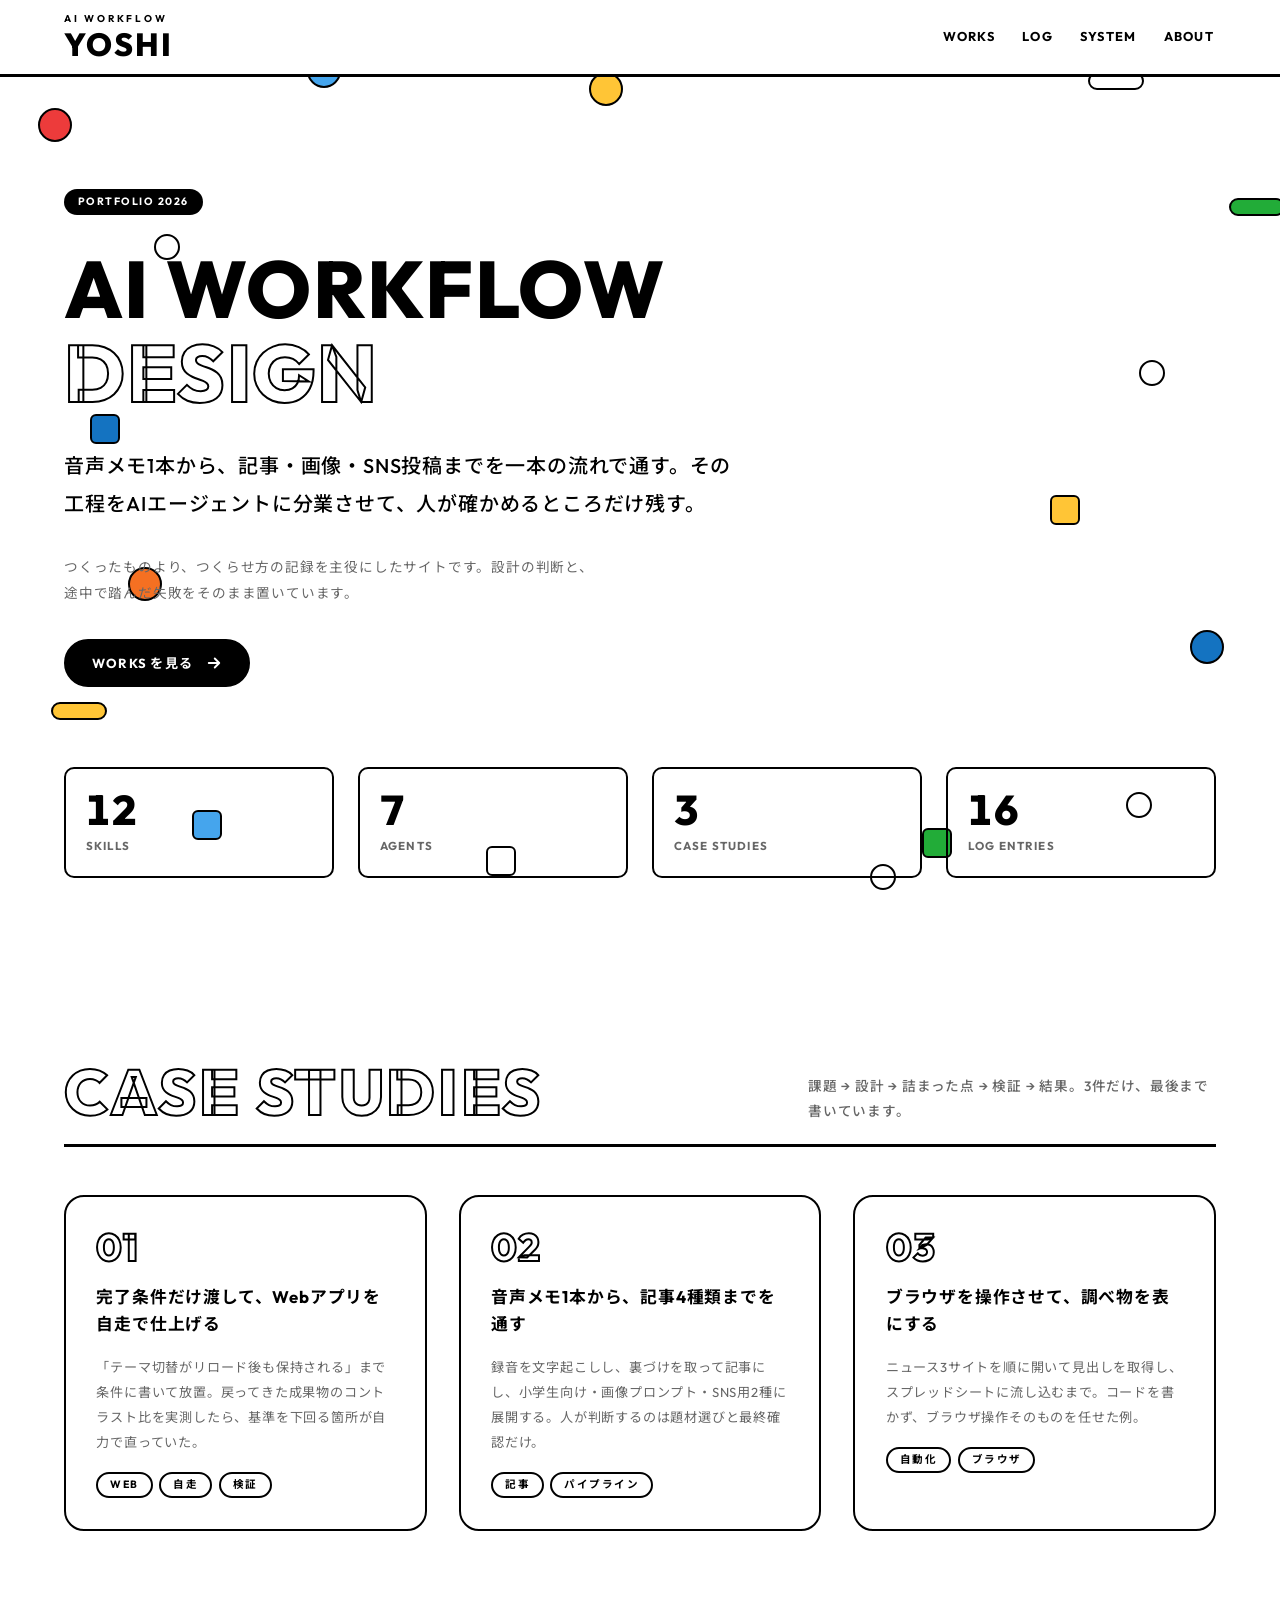
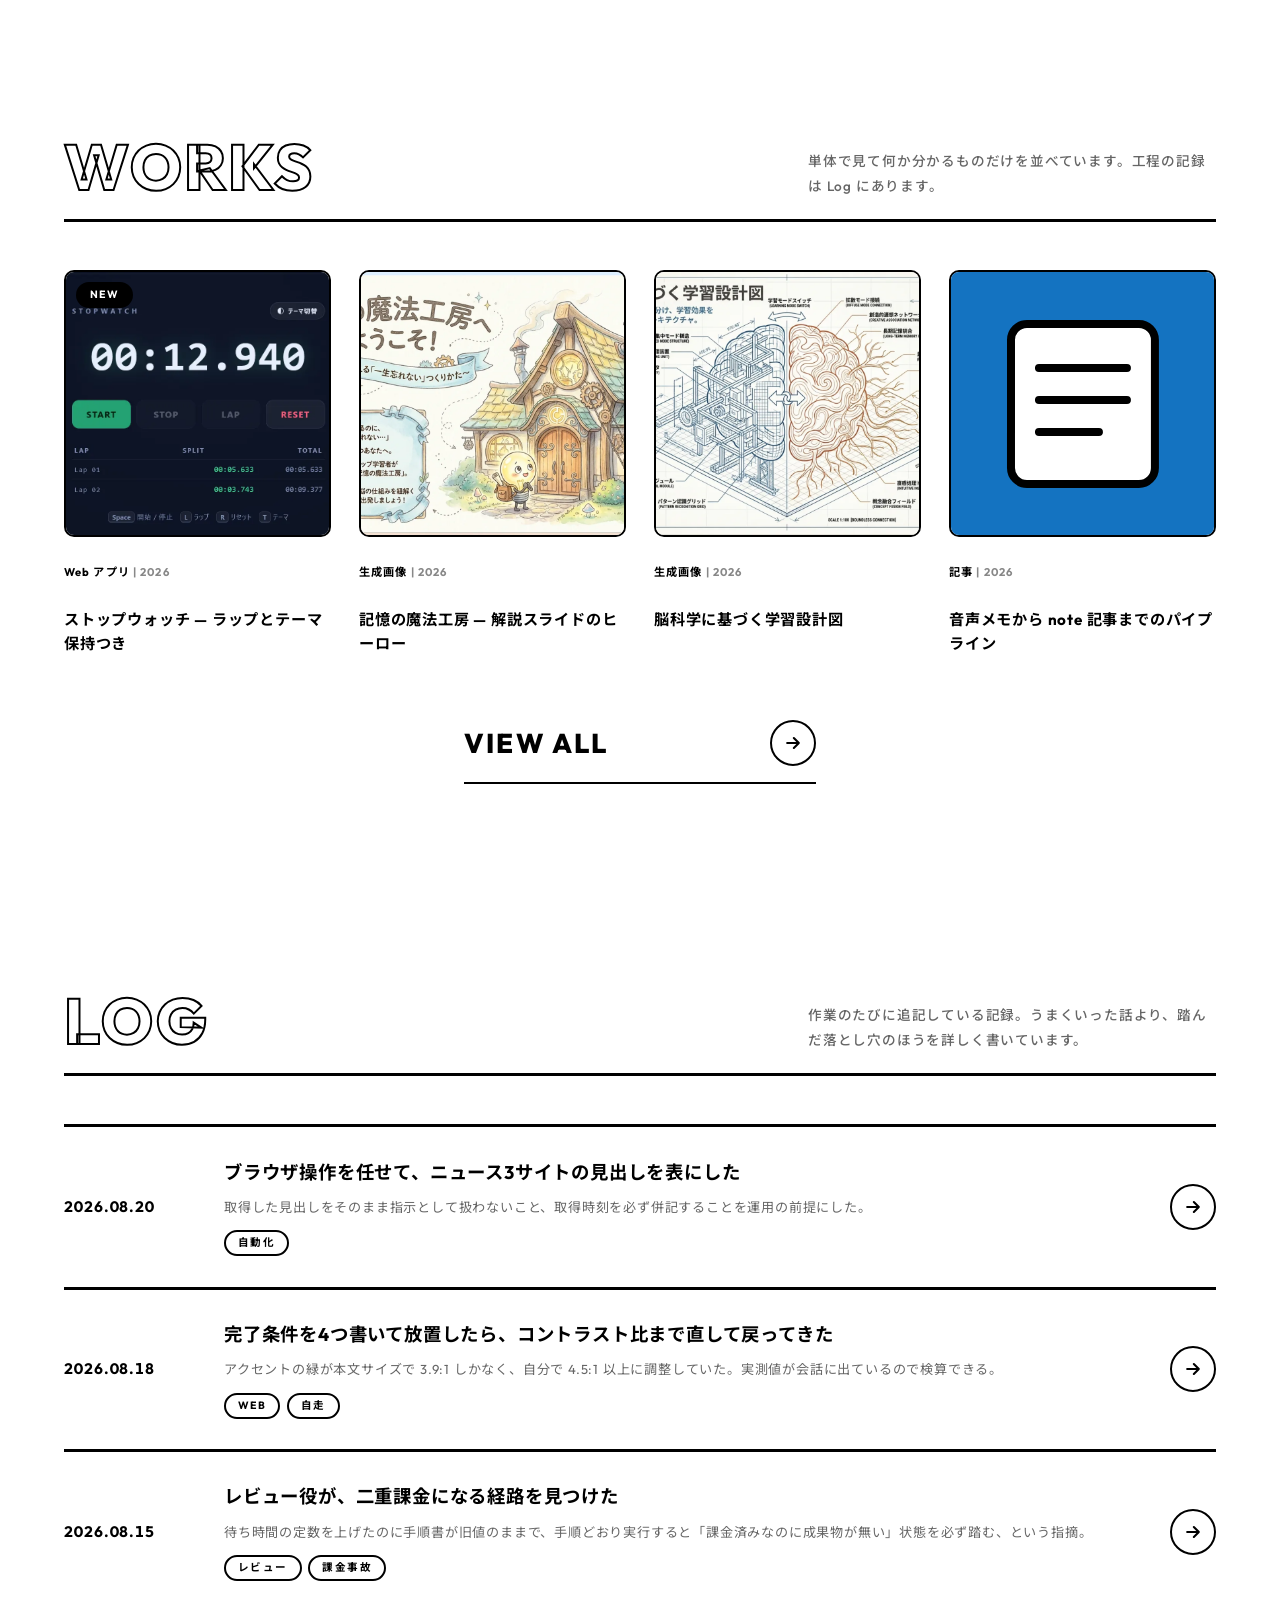
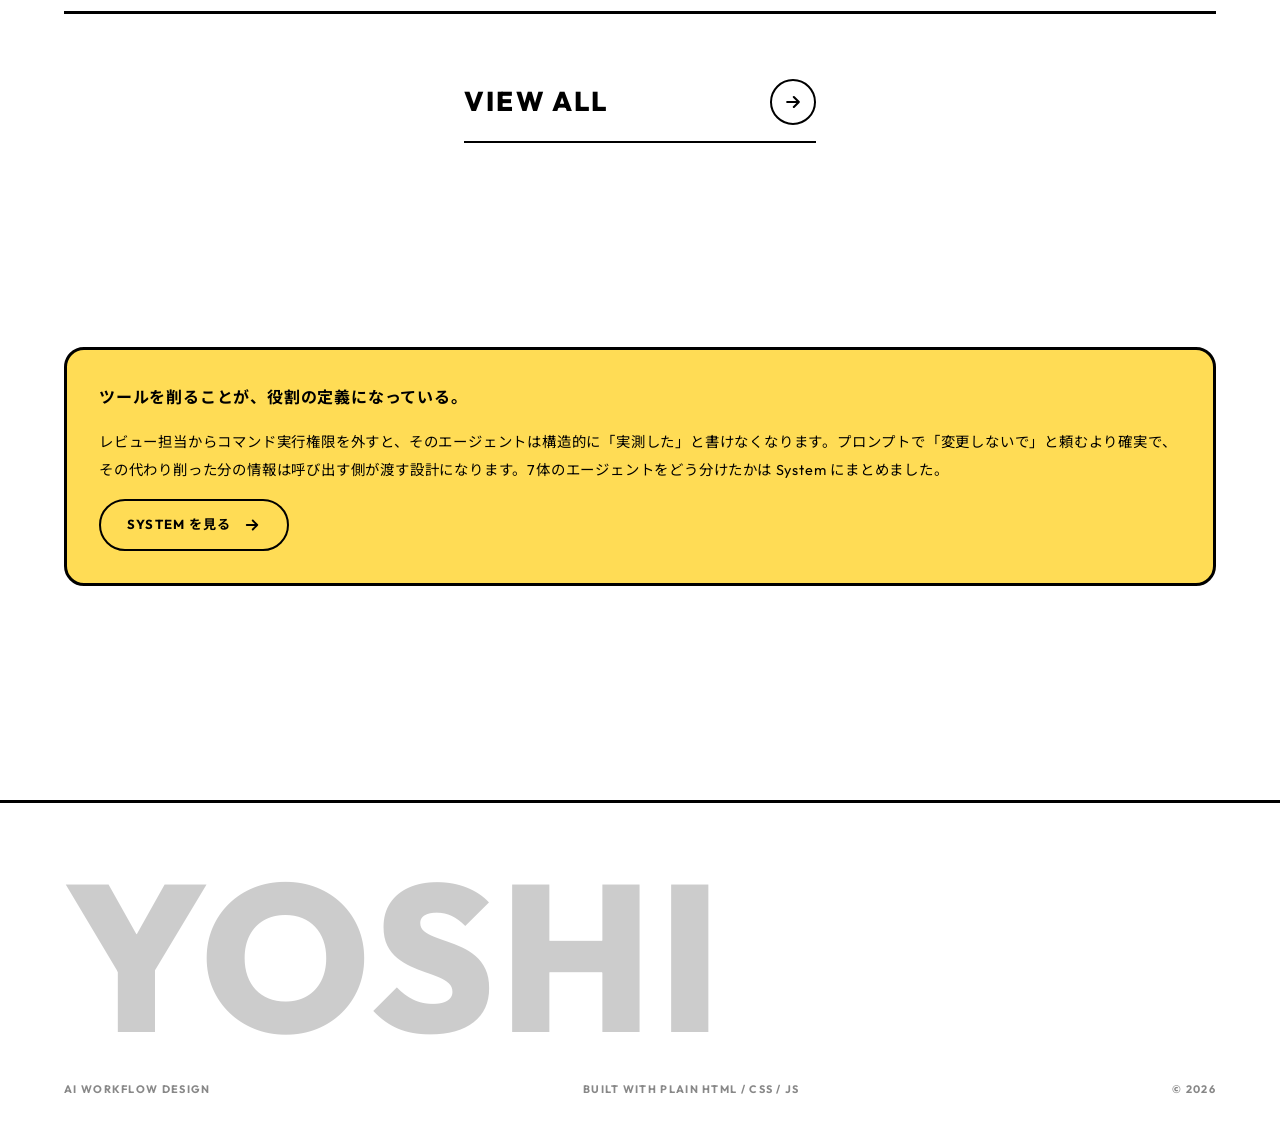
==== index.html @ 56c186a3 "feat: AI ワークフローのポートフォリオサイトを追加する 素の HTML / CSS / JS で9ページ。ビルド工程は無し。  - Bold Outline Pop（黒2px輪郭・原色・影ゼロ" ====
<!DOCTYPE html>
<html lang="ja">
<head>
<meta charset="utf-8">
<meta name="viewport" content="width=device-width, initial-scale=1">
<title>AI WORKFLOW DESIGN — AIに仕事をさせる仕組みをつくる</title>
<meta name="description" content="音声メモ1本から記事・画像・SNS投稿までを一本の流れで通す。AIエージェントに調べる・作る・確かめるを分業させた制作パイプラインの記録。">
<meta property="og:title" content="AI WORKFLOW DESIGN">
<meta property="og:description" content="AIエージェントに分業させて、人が確かめるところだけ残す。制作パイプラインの記録。">
<meta property="og:type" content="website">
<link rel="preconnect" href="https://fonts.googleapis.com">
<link rel="preconnect" href="https://fonts.gstatic.com" crossorigin>
<link rel="stylesheet" href="https://fonts.googleapis.com/css2?family=Outfit:wght@400;600;700;800&family=Noto+Sans+JP:wght@400;500;700&display=swap">
<link rel="stylesheet" href="assets/style.css">
<link rel="icon" href="data:image/svg+xml,%3Csvg xmlns='http://www.w3.org/2000/svg' viewBox='0 0 32 32'%3E%3Crect width='32' height='32' fill='%23fff'/%3E%3Ccircle cx='16' cy='16' r='11' fill='%23ffc536' stroke='%23000' stroke-width='3'/%3E%3C/svg%3E">
<noscript><style>.reveal{opacity:1;transform:none}</style></noscript>
</head>
<body>

<div class="confetti" aria-hidden="true"></div>

<header class="site-header">
  <div class="shell">
    <a class="wordmark" href="index.html"><small>AI Workflow</small>YOSHI</a>
    <nav class="site-nav" aria-label="メイン">
      <a href="works/">Works</a>
      <a href="log/">Log</a>
      <a href="system/">System</a>
      <a href="about/">About</a>
    </nav>
  </div>
</header>

<main>

  <!-- ===== hero ===== -->
  <div class="shell">
    <div class="hero">
      <span class="badge">Portfolio 2026</span>
      <h1>AI Workflow<br><em>Design</em></h1>
      <p class="tagline">音声メモ1本から、記事・画像・SNS投稿までを一本の流れで通す。その工程をAIエージェントに分業させて、人が確かめるところだけ残す。</p>
      <p class="sub">つくったものより、つくらせ方の記録を主役にしたサイトです。設計の判断と、途中で踏んだ失敗をそのまま置いています。</p>
      <a class="btn" href="works/">Works を見る
        <svg viewBox="0 0 24 24" fill="none" stroke="currentColor" stroke-width="2.5" stroke-linecap="round" stroke-linejoin="round" aria-hidden="true" width="18" height="18"><path d="M5 12h14M13 6l6 6-6 6"/></svg>
      </a>
    </div>
  </div>

  <!-- ===== stats ===== -->
  <div class="shell">
    <section style="padding-block:0 clamp(3rem,7vw,5rem)">
      <div class="stats reveal">
        <div class="stat"><b>12</b><span>SKILLS</span></div>
        <div class="stat"><b>7</b><span>AGENTS</span></div>
        <div class="stat"><b>3</b><span>CASE STUDIES</span></div>
        <div class="stat"><b>16</b><span>LOG ENTRIES</span></div>
      </div>
    </section>
  </div>

  <!-- ===== case studies ===== -->
  <div class="shell">
    <section>
      <div class="sec-head">
        <h2 class="sec-title">Case Studies</h2>
        <p class="sec-note">課題 → 設計 → 詰まった点 → 検証 → 結果。3件だけ、最後まで書いています。</p>
      </div>

      <div class="feature-grid">

        <a class="feature reveal" href="works/stopwatch/">
          <span class="num">01</span>
          <h3>完了条件だけ渡して、Webアプリを自走で仕上げる</h3>
          <p>「テーマ切替がリロード後も保持される」まで条件に書いて放置。戻ってきた成果物のコントラスト比を実測したら、基準を下回る箇所が自力で直っていた。</p>
          <div class="tags"><span class="badge is-open">Web</span><span class="badge is-open">自走</span><span class="badge is-open">検証</span></div>
        </a>

        <a class="feature reveal" href="works/pipeline/">
          <span class="num">02</span>
          <h3>音声メモ1本から、記事4種類までを通す</h3>
          <p>録音を文字起こしし、裏づけを取って記事にし、小学生向け・画像プロンプト・SNS用2種に展開する。人が判断するのは題材選びと最終確認だけ。</p>
          <div class="tags"><span class="badge is-open">記事</span><span class="badge is-open">パイプライン</span></div>
        </a>

        <a class="feature reveal" href="works/news-automation/">
          <span class="num">03</span>
          <h3>ブラウザを操作させて、調べ物を表にする</h3>
          <p>ニュース3サイトを順に開いて見出しを取得し、スプレッドシートに流し込むまで。コードを書かず、ブラウザ操作そのものを任せた例。</p>
          <div class="tags"><span class="badge is-open">自動化</span><span class="badge is-open">ブラウザ</span></div>
        </a>

      </div>
    </section>
  </div>

  <!-- ===== works preview ===== -->
  <div class="shell">
    <section>
      <div class="sec-head">
        <h2 class="sec-title">Works</h2>
        <p class="sec-note">単体で見て何か分かるものだけを並べています。工程の記録は Log にあります。</p>
      </div>

      <div class="work-grid">

        <a class="work-card reveal" href="works/stopwatch/">
          <div class="thumb">
            <span class="flag badge">New</span>
            <img src="assets/img/stopwatch-v2.webp" alt="ラップ計測とテーマ切替を備えたストップウォッチの画面" loading="lazy" width="1000" height="1000">
          </div>
          <p class="meta">Web アプリ <span>| 2026</span></p>
          <h3>ストップウォッチ — ラップとテーマ保持つき</h3>
        </a>

        <a class="work-card reveal" href="works/">
          <div class="thumb">
            <img src="assets/img/atelier-welcome.webp" alt="水彩の絵本風に描かれた工房のイラスト" loading="lazy" width="1400" height="787">
          </div>
          <p class="meta">生成画像 <span>| 2026</span></p>
          <h3>記憶の魔法工房 — 解説スライドのヒーロー</h3>
        </a>

        <a class="work-card reveal" href="works/">
          <div class="thumb">
            <img src="assets/img/learning-blueprint.webp" alt="青焼き図面風に描かれた学習システムの設計図" loading="lazy" width="1400" height="787">
          </div>
          <p class="meta">生成画像 <span>| 2026</span></p>
          <h3>脳科学に基づく学習設計図</h3>
        </a>

        <a class="work-card reveal" href="works/pipeline/">
          <div class="thumb">
            <span class="tile is-blue">
              <svg viewBox="0 0 100 100" fill="none" stroke="#000" stroke-width="4" stroke-linecap="round" aria-hidden="true">
                <rect x="14" y="10" width="72" height="80" rx="8" fill="#fff"/>
                <path d="M28 32h44M28 48h44M28 64h30"/>
              </svg>
            </span>
          </div>
          <p class="meta">記事 <span>| 2026</span></p>
          <h3>音声メモから note 記事までのパイプライン</h3>
        </a>

      </div>

      <a class="view-all" href="works/">View All
        <span class="icon-circle">
          <svg viewBox="0 0 24 24" fill="none" stroke="currentColor" stroke-width="2.5" stroke-linecap="round" stroke-linejoin="round" aria-hidden="true"><path d="M5 12h14M13 6l6 6-6 6"/></svg>
        </span>
      </a>
    </section>
  </div>

  <!-- ===== log preview ===== -->
  <div class="shell">
    <section>
      <div class="sec-head">
        <h2 class="sec-title">Log</h2>
        <p class="sec-note">作業のたびに追記している記録。うまくいった話より、踏んだ落とし穴のほうを詳しく書いています。</p>
      </div>

      <div class="log-list">

        <div class="log-item reveal">
          <span class="log-date">2026.08.20</span>
          <div class="log-body">
            <h3>ブラウザ操作を任せて、ニュース3サイトの見出しを表にした</h3>
            <p>取得した見出しをそのまま指示として扱わないこと、取得時刻を必ず併記することを運用の前提にした。</p>
            <div class="tags"><span class="badge is-open">自動化</span></div>
          </div>
          <a class="icon-circle" href="log/" aria-label="Log を見る">
            <svg viewBox="0 0 24 24" fill="none" stroke="currentColor" stroke-width="2.5" stroke-linecap="round" stroke-linejoin="round" aria-hidden="true"><path d="M5 12h14M13 6l6 6-6 6"/></svg>
          </a>
        </div>

        <div class="log-item reveal">
          <span class="log-date">2026.08.18</span>
          <div class="log-body">
            <h3>完了条件を4つ書いて放置したら、コントラスト比まで直して戻ってきた</h3>
            <p>アクセントの緑が本文サイズで 3.9:1 しかなく、自分で 4.5:1 以上に調整していた。実測値が会話に出ているので検算できる。</p>
            <div class="tags"><span class="badge is-open">Web</span><span class="badge is-open">自走</span></div>
          </div>
          <a class="icon-circle" href="works/stopwatch/" aria-label="ケーススタディを見る">
            <svg viewBox="0 0 24 24" fill="none" stroke="currentColor" stroke-width="2.5" stroke-linecap="round" stroke-linejoin="round" aria-hidden="true"><path d="M5 12h14M13 6l6 6-6 6"/></svg>
          </a>
        </div>

        <div class="log-item reveal">
          <span class="log-date">2026.08.15</span>
          <div class="log-body">
            <h3>レビュー役が、二重課金になる経路を見つけた</h3>
            <p>待ち時間の定数を上げたのに手順書が旧値のままで、手順どおり実行すると「課金済みなのに成果物が無い」状態を必ず踏む、という指摘。</p>
            <div class="tags"><span class="badge is-open">レビュー</span><span class="badge is-open">課金事故</span></div>
          </div>
          <a class="icon-circle" href="log/" aria-label="Log を見る">
            <svg viewBox="0 0 24 24" fill="none" stroke="currentColor" stroke-width="2.5" stroke-linecap="round" stroke-linejoin="round" aria-hidden="true"><path d="M5 12h14M13 6l6 6-6 6"/></svg>
          </a>
        </div>

      </div>

      <a class="view-all" href="log/">View All
        <span class="icon-circle">
          <svg viewBox="0 0 24 24" fill="none" stroke="currentColor" stroke-width="2.5" stroke-linecap="round" stroke-linejoin="round" aria-hidden="true"><path d="M5 12h14M13 6l6 6-6 6"/></svg>
        </span>
      </a>
    </section>
  </div>

  <!-- ===== system teaser ===== -->
  <div class="shell">
    <section>
      <div class="callout is-yellow reveal">
        <p class="lede">ツールを削ることが、役割の定義になっている。</p>
        <p>レビュー担当からコマンド実行権限を外すと、そのエージェントは構造的に「実測した」と書けなくなります。プロンプトで「変更しないで」と頼むより確実で、その代わり削った分の情報は呼び出す側が渡す設計になります。7体のエージェントをどう分けたかは System にまとめました。</p>
        <p><a class="btn is-ghost" href="system/">System を見る
          <svg viewBox="0 0 24 24" fill="none" stroke="currentColor" stroke-width="2.5" stroke-linecap="round" stroke-linejoin="round" aria-hidden="true" width="18" height="18"><path d="M5 12h14M13 6l6 6-6 6"/></svg>
        </a></p>
      </div>
    </section>
  </div>

</main>

<footer class="site-footer">
  <div class="shell">
    <p class="footer-word">YOSHI</p>
    <div class="footer-meta">
      <span>AI Workflow Design</span>
      <span>Built with plain HTML / CSS / JS</span>
      <span>&copy; 2026</span>
    </div>
  </div>
</footer>

<button class="fab" type="button" aria-label="ページ先頭へ戻る">
  <svg viewBox="0 0 24 24" fill="none" stroke="currentColor" stroke-width="2.5" stroke-linecap="round" stroke-linejoin="round" aria-hidden="true"><path d="M12 19V5M6 11l6-6 6 6"/></svg>
</button>

<script src="assets/app.js"></script>
</body>
</html>
---- assets/style.css ----
@charset "utf-8";

/* ============================================================
   Bold Outline Pop
   One stroke weight, one stroke color, applied to everything.
   No shadows anywhere — depth is expressed by the outline alone.
   ============================================================ */

:root {
  /* primary: the outline is the brand */
  --black: #000000;
  --ink: #231815;

  /* accent: flat fills only, never gradients, never text color */
  --red: #ed3b3b;
  --blue: #1473c1;
  --blue-light: #45a5ed;
  --yellow: #ffc536;
  --green: #22ac38;
  --orange: #f57022;
  --highlight: #ffdc55;

  /* ground */
  --white: #ffffff;
  --gray-1: #f0f0f0;
  --gray-2: #eeeeee;
  --gray-3: #cccccc;

  /* text */
  --text-2: #888888;
  --text-3: #666666;

  /* stroke — a first-class token, same level as color and type */
  --stroke: 2px;
  --stroke-thick: 3px;
  --text-stroke: 2px;

  --radius: 10px;
  --radius-lg: 20px;

  --gutter: 5vw;
  --shell: 1400px;

  --ease: cubic-bezier(0.25, 1, 0.5, 1);
  --dur: 0.4s;
  --dur-slow: 0.8s;
  --loop: 4s;

  /* No generic inside --latin: a generic matches every codepoint, so it would
     swallow Japanese before --jp is ever reached. The generic goes last, once. */
  --latin: "Outfit", "Futura", "Avenir Next";
  --jp: "Noto Sans JP", "Hiragino Kaku Gothic ProN", "Yu Gothic";
  --font: var(--latin), var(--jp), sans-serif;
}

*,
*::before,
*::after { box-sizing: border-box; }

html { scroll-behavior: smooth; }

body {
  margin: 0;
  background: var(--white);
  color: var(--black);
  font-family: var(--font);
  /* fluid base: 14px at 960 → 18px at 1600 */
  font-size: clamp(14px, calc(14px + 4 * (100vw - 960px) / 640), 18px);
  font-weight: 400;
  line-height: 1.7;
  letter-spacing: 0.05em;
  -webkit-font-smoothing: antialiased;
}

img { max-width: 100%; height: auto; display: block; }

a { color: inherit; text-decoration: none; }

:focus-visible {
  outline: var(--stroke-thick) solid var(--blue);
  outline-offset: 3px;
}

/* ---------- ambient decorative layer ---------- */

.confetti {
  position: fixed;
  inset: 0;
  z-index: -1;
  overflow: hidden;
  pointer-events: none;
}

.confetti span {
  position: absolute;
  display: block;
  border: var(--stroke) solid var(--black);
  animation: drift var(--loop) var(--ease) infinite alternate;
}

.confetti .c-dot { border-radius: 50%; width: 34px; height: 34px; }
.confetti .c-sq { border-radius: 6px; width: 30px; height: 30px; }
.confetti .c-bar { border-radius: 50px; width: 56px; height: 18px; }
.confetti .c-ring { border-radius: 50%; width: 26px; height: 26px; background: none !important; }

@keyframes drift {
  from { transform: translate3d(0, 0, 0) rotate(0deg); }
  to { transform: translate3d(0, -22px, 0) rotate(12deg); }
}

/* ---------- shell ---------- */

.shell {
  max-width: var(--shell);
  margin-inline: auto;
  padding-inline: var(--gutter);
}

main { padding-bottom: 7rem; }

section { padding-block: clamp(3.5rem, 8vw, 6.5rem); }

/* ---------- header ---------- */

.site-header {
  position: sticky;
  top: 0;
  z-index: 30;
  background: var(--white);
  border-bottom: var(--stroke-thick) solid var(--black);
}

.site-header .shell {
  display: flex;
  align-items: center;
  gap: 1.5rem;
  min-height: 74px;
  padding-block: 0.75rem;
}

.wordmark {
  font-family: var(--font);
  font-weight: 800;
  font-size: clamp(1.4rem, 3.4vw, 2rem);
  letter-spacing: 0.06em;
  line-height: 1;
  text-transform: uppercase;
  margin-right: auto;
}

.wordmark small {
  display: block;
  font-family: var(--font);
  font-size: 0.62rem;
  font-weight: 700;
  letter-spacing: 0.28em;
  margin-bottom: 4px;
}

.site-nav {
  display: flex;
  flex-wrap: wrap;
  align-items: center;
  gap: clamp(0.6rem, 1.8vw, 1.6rem);
}

.site-nav a {
  position: relative;
  font-weight: 700;
  font-size: 0.8rem;
  letter-spacing: 0.1em;
  text-transform: uppercase;
  padding: 6px 2px;
}

.site-nav a::after {
  content: "";
  position: absolute;
  left: 0;
  bottom: 0;
  width: 0;
  height: var(--stroke-thick);
  background: var(--black);
  transition: width var(--dur) var(--ease);
}

.site-nav a:hover::after,
.site-nav a[aria-current="page"]::after { width: 22px; }

.nav-toggle { display: none; }

/* ---------- hero ---------- */

.hero {
  padding-block: clamp(3rem, 9vw, 7rem) clamp(3rem, 7vw, 5rem);
  display: grid;
  gap: 2rem;
  justify-items: start;
  max-width: 46rem;
}

.hero h1 {
  font-family: var(--font);
  font-size: clamp(2.4rem, 8vw, 5rem);
  font-weight: 800;
  line-height: 1.05;
  letter-spacing: 0.02em;
  text-transform: uppercase;
  margin: 0;
}

.hero h1 em {
  font-style: normal;
  -webkit-text-stroke: var(--text-stroke) var(--black);
  -webkit-text-fill-color: transparent;
  color: transparent;
  paint-order: stroke fill;
}

.hero .tagline {
  font-size: clamp(1rem, 2.2vw, 1.25rem);
  font-weight: 500;
  line-height: 1.9;
  margin: 0;
  max-width: 34em;
}

.hero .sub {
  font-size: 0.85rem;
  color: var(--text-3);
  margin: 0;
  max-width: 40em;
  line-height: 1.9;
}

/* ---------- section heading ---------- */

.sec-head {
  display: flex;
  flex-wrap: wrap;
  align-items: flex-end;
  justify-content: space-between;
  gap: 1rem 2rem;
  margin-bottom: clamp(2rem, 4vw, 3rem);
  padding-bottom: 1.25rem;
  border-bottom: var(--stroke-thick) solid var(--black);
}

.sec-title {
  font-family: var(--font);
  font-size: clamp(2rem, 6.5vw, 4rem);
  font-weight: 800;
  line-height: 1;
  letter-spacing: 0.04em;
  text-transform: uppercase;
  margin: 0;
  -webkit-text-stroke: var(--text-stroke) var(--black);
  -webkit-text-fill-color: transparent;
  color: transparent;
  paint-order: stroke fill;
}

.sec-note {
  font-size: 0.85rem;
  font-weight: 500;
  color: var(--text-3);
  margin: 0;
  max-width: 30em;
  line-height: 1.85;
}

/* ---------- page title block ---------- */

.page-head {
  padding-block: clamp(2.5rem, 6vw, 4.5rem) clamp(2rem, 4vw, 3rem);
  display: grid;
  gap: 1.25rem;
  max-width: 48rem;
}

.page-head h1 {
  font-family: var(--font);
  font-size: clamp(2.4rem, 8vw, 4.5rem);
  font-weight: 800;
  line-height: 1;
  letter-spacing: 0.03em;
  text-transform: uppercase;
  margin: 0;
}

.page-head p {
  margin: 0;
  font-size: 0.95rem;
  line-height: 1.95;
  max-width: 38em;
}

.crumb {
  font-size: 0.72rem;
  font-weight: 700;
  letter-spacing: 0.16em;
  text-transform: uppercase;
  color: var(--text-2);
}

.crumb a:hover { color: var(--black); }

/* ---------- badge ---------- */

.badge {
  display: inline-block;
  background: var(--black);
  color: var(--white);
  border-radius: 50px;
  padding: 5px 14px;
  font-size: 0.66rem;
  font-weight: 700;
  letter-spacing: 0.14em;
  text-transform: uppercase;
  line-height: 1.5;
  white-space: nowrap;
}

.badge.is-open {
  background: transparent;
  color: var(--black);
  border: var(--stroke) solid var(--black);
  padding: 3px 12px;
}

/* ---------- button ---------- */

.btn {
  display: inline-flex;
  align-items: center;
  gap: 0.7rem;
  background: var(--black);
  color: var(--white);
  border: var(--stroke) solid var(--black);
  border-radius: 50px;
  padding: 0.7rem 1.6rem;
  font-weight: 700;
  font-size: 0.82rem;
  letter-spacing: 0.1em;
  text-transform: uppercase;
  cursor: pointer;
  transition: background var(--dur) var(--ease), color var(--dur) var(--ease), transform var(--dur) var(--ease);
}

.btn:hover {
  background: var(--highlight);
  color: var(--black);
  transform: translateY(-3px);
}

.btn.is-ghost { background: transparent; color: var(--black); }
.btn.is-ghost:hover { background: var(--highlight); }

.icon-circle {
  display: inline-grid;
  place-items: center;
  width: 46px;
  height: 46px;
  flex: none;
  border: var(--stroke) solid var(--black);
  border-radius: 50%;
  background: transparent;
  transition: background var(--dur) var(--ease), transform var(--dur) var(--ease);
}

.icon-circle svg { width: 20px; height: 20px; }

a:hover > .icon-circle,
.icon-circle:hover { background: var(--highlight); transform: translateX(4px); }

/* ---------- view-all link ---------- */

.view-all {
  display: flex;
  align-items: center;
  justify-content: space-between;
  gap: 1.5rem;
  max-width: 22rem;
  margin-inline: auto;
  margin-top: clamp(2.5rem, 5vw, 4rem);
  padding-bottom: 1rem;
  border-bottom: var(--stroke) solid var(--black);
  font-family: var(--font);
  font-size: clamp(1.2rem, 3vw, 1.7rem);
  font-weight: 800;
  letter-spacing: 0.08em;
  text-transform: uppercase;
}

/* ---------- work grid ---------- */

.work-grid {
  display: grid;
  grid-template-columns: repeat(4, minmax(0, 1fr));
  gap: clamp(1rem, 2.2vw, 1.75rem);
}

.work-card { display: grid; gap: 0.9rem; align-content: start; }

.work-card .thumb {
  position: relative;
  border: var(--stroke) solid var(--black);
  border-radius: var(--radius);
  overflow: hidden;
  aspect-ratio: 1 / 1;
  background: var(--white);
  transition: transform var(--dur) var(--ease);
}

.work-card:hover .thumb { transform: translateY(-6px); }

.work-card .thumb img {
  width: 100%;
  height: 100%;
  object-fit: cover;
}

/* flat colored tile for items that have no photograph */
.tile {
  width: 100%;
  height: 100%;
  display: grid;
  place-items: center;
  padding: 12%;
}

.tile svg { width: 100%; height: auto; max-height: 100%; }
.tile.is-red { background: var(--red); }
.tile.is-blue { background: var(--blue); }
.tile.is-yellow { background: var(--yellow); }
.tile.is-green { background: var(--green); }
.tile.is-orange { background: var(--orange); }
.tile.is-gray { background: var(--gray-1); }

.work-card .flag {
  position: absolute;
  top: 10px;
  left: 10px;
  z-index: 2;
}

.work-card .meta {
  font-size: 0.7rem;
  font-weight: 700;
  letter-spacing: 0.1em;
  color: var(--black);
}

.work-card .meta span { color: var(--text-2); }

.work-card h3 {
  margin: 0;
  font-size: 0.95rem;
  font-weight: 700;
  line-height: 1.6;
}

/* ---------- filter ---------- */

.filters {
  display: flex;
  flex-wrap: wrap;
  gap: 0.6rem;
  margin-bottom: 2.5rem;
}

.filters button {
  font-family: inherit;
  font-size: 0.75rem;
  font-weight: 700;
  letter-spacing: 0.12em;
  text-transform: uppercase;
  color: var(--black);
  background: transparent;
  border: var(--stroke) solid var(--black);
  border-radius: 50px;
  padding: 0.45rem 1.1rem;
  cursor: pointer;
  transition: background var(--dur) var(--ease);
}

.filters button:hover { background: var(--highlight); }
.filters button[aria-pressed="true"] { background: var(--black); color: var(--white); }

/* ---------- feature row (case studies on home) ---------- */

.feature-grid {
  display: grid;
  grid-template-columns: repeat(3, minmax(0, 1fr));
  gap: clamp(1rem, 2.5vw, 2rem);
}

.feature {
  display: grid;
  gap: 1.1rem;
  align-content: start;
  border: var(--stroke) solid var(--black);
  border-radius: var(--radius-lg);
  padding: clamp(1.25rem, 2.5vw, 1.9rem);
  background: var(--white);
  transition: transform var(--dur) var(--ease);
}

.feature:hover { transform: translateY(-6px); }

.feature .num {
  font-family: var(--font);
  font-size: 2.4rem;
  font-weight: 800;
  line-height: 1;
  -webkit-text-stroke: var(--text-stroke) var(--black);
  -webkit-text-fill-color: transparent;
  color: transparent;
  paint-order: stroke fill;
}

.feature h3 { margin: 0; font-size: 1.05rem; font-weight: 700; line-height: 1.6; }
.feature p { margin: 0; font-size: 0.82rem; line-height: 1.9; color: var(--text-3); }

.feature .tags { display: flex; flex-wrap: wrap; gap: 0.4rem; }

/* ---------- log list ---------- */

.log-list { border-top: var(--stroke-thick) solid var(--black); }

.log-item {
  display: grid;
  grid-template-columns: 8.5rem 1fr auto;
  align-items: center;
  gap: 1.5rem;
  padding-block: clamp(1.25rem, 2.5vw, 1.9rem);
  border-bottom: var(--stroke-thick) solid var(--black);
  transition: background var(--dur) var(--ease);
}

.log-item:hover { background: var(--gray-1); }

.log-date {
  font-family: var(--font);
  font-size: 0.95rem;
  font-weight: 700;
  letter-spacing: 0.06em;
  font-variant-numeric: tabular-nums;
}

.log-body { display: grid; gap: 0.5rem; }
.log-body h3 { margin: 0; font-size: clamp(0.95rem, 2vw, 1.15rem); font-weight: 700; line-height: 1.6; }
.log-body p { margin: 0; font-size: 0.82rem; line-height: 1.9; color: var(--text-3); }
.log-body .tags { display: flex; flex-wrap: wrap; gap: 0.4rem; margin-top: 0.15rem; }

/* ---------- prose ---------- */

.prose { max-width: 44rem; display: grid; gap: 1.6rem; }
.prose h2 {
  margin: 1.5rem 0 0;
  font-size: clamp(1.25rem, 3vw, 1.65rem);
  font-weight: 700;
  line-height: 1.5;
  letter-spacing: 0.04em;
  padding-bottom: 0.7rem;
  border-bottom: var(--stroke-thick) solid var(--black);
}
.prose h3 { margin: 0.75rem 0 0; font-size: 1rem; font-weight: 700; line-height: 1.6; }
.prose p { margin: 0; line-height: 2; font-size: 0.92rem; }
.prose ul { margin: 0; padding-left: 1.3em; display: grid; gap: 0.6rem; font-size: 0.9rem; line-height: 1.9; }
.prose li::marker { color: var(--red); }
.prose strong { font-weight: 700; }
.prose figure { margin: 0; display: grid; gap: 0.7rem; }
.prose figure img { border: var(--stroke) solid var(--black); border-radius: var(--radius); width: 100%; }
.prose figcaption { font-size: 0.75rem; color: var(--text-2); letter-spacing: 0.06em; }

code {
  font-family: "SFMono-Regular", Consolas, monospace;
  font-size: 0.85em;
  background: var(--gray-1);
  border: 1px solid var(--gray-3);
  border-radius: 4px;
  padding: 1px 6px;
}

/* ---------- spec table ---------- */

.table-wrap { overflow-x: auto; border: var(--stroke) solid var(--black); border-radius: var(--radius); }

table { border-collapse: collapse; width: 100%; min-width: 34rem; font-size: 0.82rem; }

th, td {
  text-align: left;
  vertical-align: top;
  padding: 0.85rem 1rem;
  border-bottom: var(--stroke) solid var(--black);
  line-height: 1.8;
}

thead th {
  font-weight: 700;
  font-size: 0.68rem;
  letter-spacing: 0.14em;
  text-transform: uppercase;
  background: var(--black);
  color: var(--white);
  border-bottom: none;
}

tbody tr:last-child td { border-bottom: none; }
td:first-child { font-weight: 700; white-space: nowrap; }
td.wrap:first-child { white-space: normal; }

/* ---------- stat row ---------- */

.stats {
  display: grid;
  grid-template-columns: repeat(4, minmax(0, 1fr));
  gap: clamp(0.75rem, 2vw, 1.5rem);
}

.stat {
  border: var(--stroke) solid var(--black);
  border-radius: var(--radius);
  padding: 1.25rem;
  display: grid;
  gap: 0.35rem;
}

.stat b {
  font-family: var(--font);
  font-size: clamp(1.8rem, 4.5vw, 2.6rem);
  font-weight: 800;
  line-height: 1;
  font-variant-numeric: tabular-nums;
}

.stat span { font-size: 0.72rem; font-weight: 700; letter-spacing: 0.1em; color: var(--text-3); }

/* ---------- callout ---------- */

.callout {
  border: var(--stroke-thick) solid var(--black);
  border-radius: var(--radius-lg);
  padding: clamp(1.25rem, 3vw, 2rem);
  display: grid;
  gap: 0.9rem;
  background: var(--white);
}

.callout.is-yellow { background: var(--highlight); }
.callout p { margin: 0; font-size: 0.9rem; line-height: 1.95; }
.callout .lede { font-weight: 700; font-size: 1rem; }

/* ---------- footer ---------- */

.site-footer {
  border-top: var(--stroke-thick) solid var(--black);
  padding-top: clamp(2.5rem, 5vw, 4rem);
  overflow: hidden;
}

.footer-word {
  font-family: var(--font);
  font-weight: 800;
  font-size: clamp(3.5rem, 17vw, 13rem);
  line-height: 0.85;
  letter-spacing: 0.02em;
  text-transform: uppercase;
  color: var(--gray-3);
  margin: 0 0 1rem;
  user-select: none;
}

.footer-meta {
  display: flex;
  flex-wrap: wrap;
  justify-content: space-between;
  gap: 0.5rem 2rem;
  padding-block: 1.25rem 2.5rem;
  font-size: 0.68rem;
  font-weight: 700;
  letter-spacing: 0.12em;
  text-transform: uppercase;
  color: var(--text-2);
}

/* ---------- top FAB ---------- */

.fab {
  position: fixed;
  right: clamp(1rem, 3vw, 2.5rem);
  bottom: clamp(1rem, 3vw, 2.5rem);
  z-index: 40;
  width: 56px;
  height: 56px;
  display: grid;
  place-items: center;
  background: var(--black);
  color: var(--white);
  border: var(--stroke) solid var(--black);
  border-radius: 50%;
  cursor: pointer;
  opacity: 0;
  visibility: hidden;
  transition: opacity var(--dur) var(--ease), background var(--dur) var(--ease), transform var(--dur) var(--ease), visibility var(--dur);
}

.fab.is-on { opacity: 1; visibility: visible; }
.fab:hover { background: var(--highlight); color: var(--black); transform: translateY(-4px); }
.fab svg { width: 22px; height: 22px; }

/* ---------- scroll reveal ---------- */

.reveal {
  opacity: 0;
  transform: translateY(24px);
  transition: opacity var(--dur-slow) var(--ease), transform var(--dur-slow) var(--ease);
}

.reveal.is-in { opacity: 1; transform: none; }

/* ---------- responsive ---------- */

@media (max-width: 1000px) {
  .work-grid { grid-template-columns: repeat(3, minmax(0, 1fr)); }
  .stats { grid-template-columns: repeat(2, minmax(0, 1fr)); }
}

@media (max-width: 820px) {
  .feature-grid { grid-template-columns: 1fr; }
  .log-item { grid-template-columns: 1fr auto; }
  .log-date { grid-column: 1 / -1; }
}

@media (max-width: 620px) {
  :root { --gutter: 6vw; }
  .work-grid { grid-template-columns: repeat(2, minmax(0, 1fr)); }
  .site-header .shell { flex-wrap: wrap; min-height: 0; }
  .site-nav { width: 100%; justify-content: flex-start; padding-bottom: 0.5rem; }
  .confetti { display: none; }
}

@media (prefers-reduced-motion: reduce) {
  html { scroll-behavior: auto; }
  *, *::before, *::after {
    animation-duration: 0.001ms !important;
    animation-iteration-count: 1 !important;
    transition-duration: 0.001ms !important;
  }
  .reveal { opacity: 1; transform: none; }
}
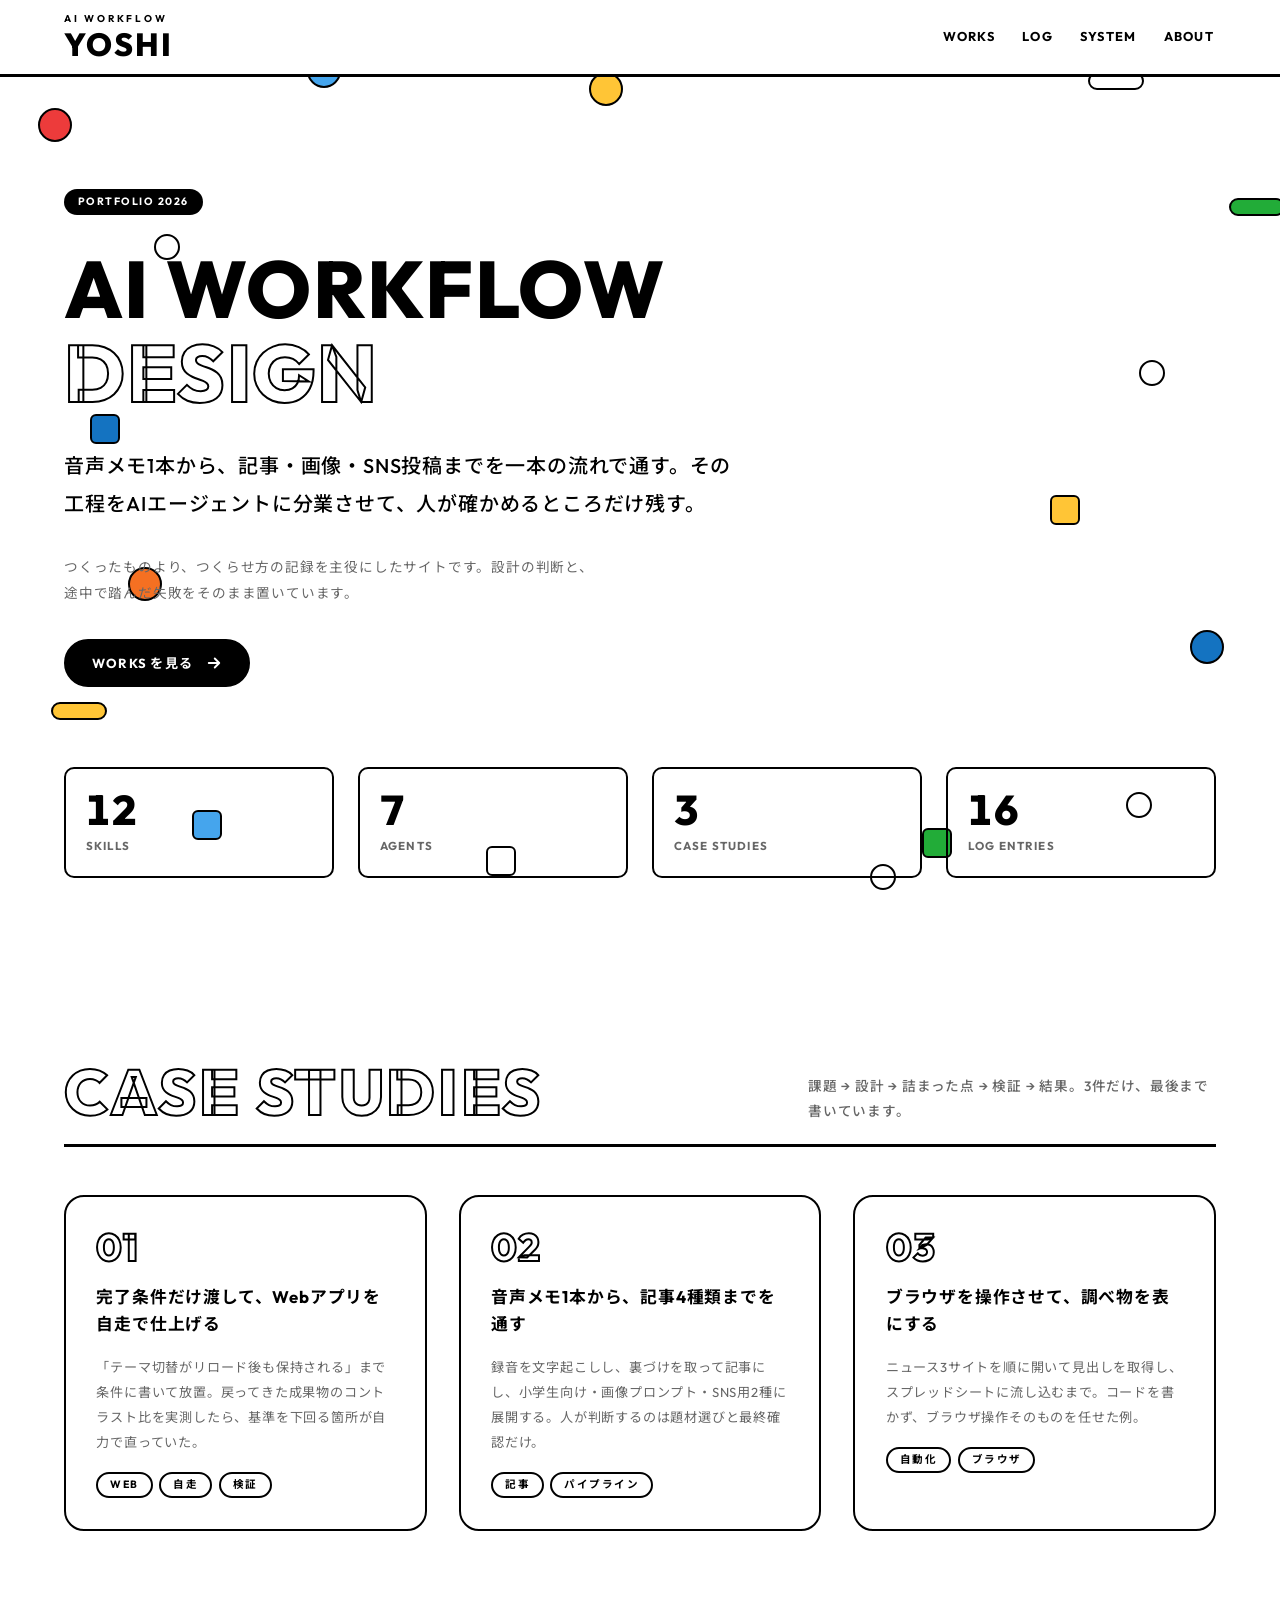
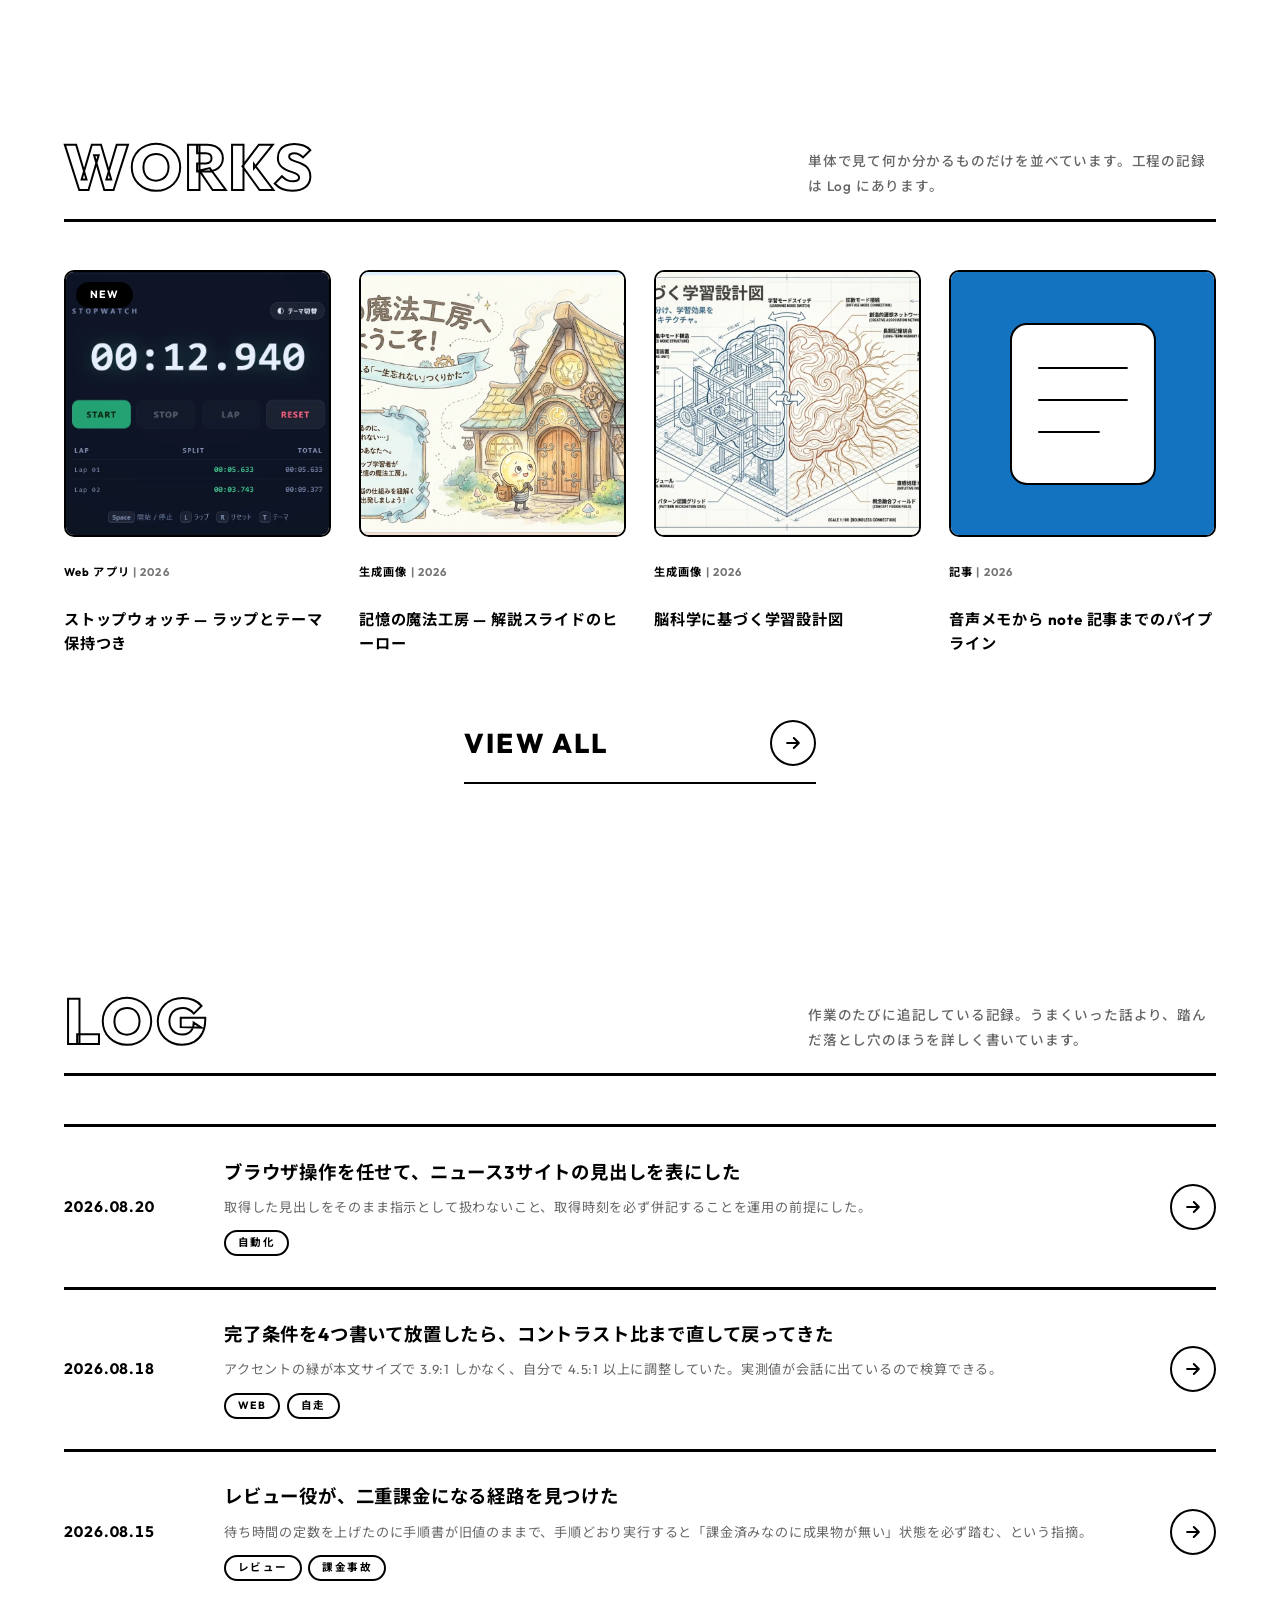
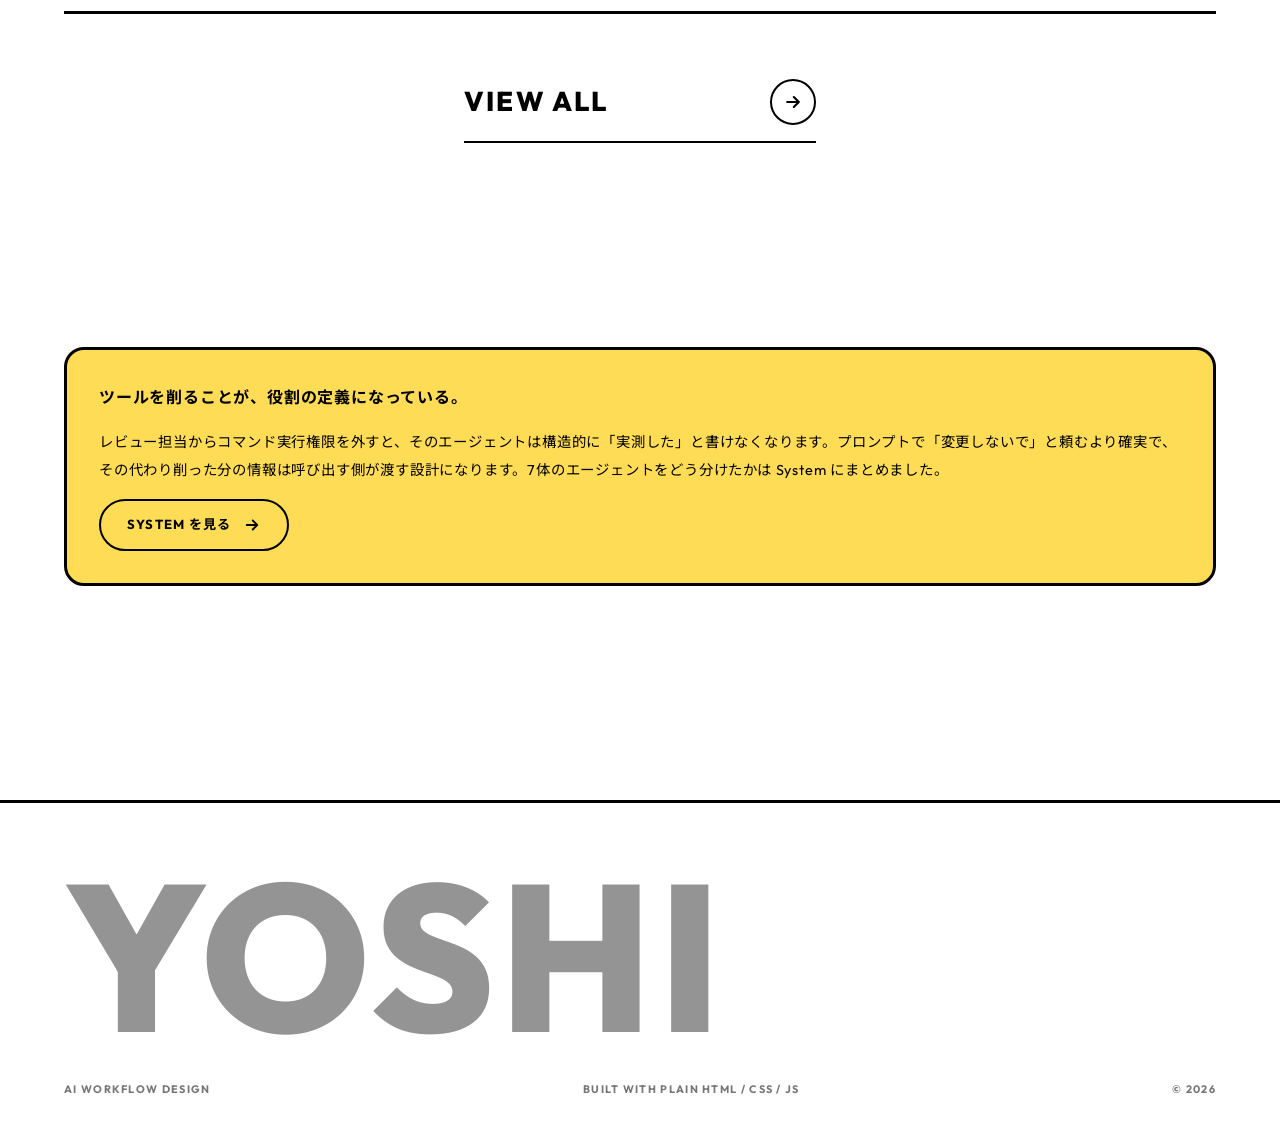
==== commit 587fbcb2: "fix: 独立監査で確定した欠陥を修正する 12エージェントによる5視点の監査で、反証検証を通過した指摘に対応した。  - コントラスト: --text-2 を #888888 (3.54:1) から" ====
--- a/index.html
+++ b/index.html
@@ -5,9 +5,13 @@
 <meta name="viewport" content="width=device-width, initial-scale=1">
 <title>AI WORKFLOW DESIGN — AIに仕事をさせる仕組みをつくる</title>
 <meta name="description" content="音声メモ1本から記事・画像・SNS投稿までを一本の流れで通す。AIエージェントに調べる・作る・確かめるを分業させた制作パイプラインの記録。">
+<link rel="canonical" href="https://yoshi868686-crypto.github.io/ai-portfolio/">
+<meta property="og:type" content="website">
+<meta property="og:url" content="https://yoshi868686-crypto.github.io/ai-portfolio/">
 <meta property="og:title" content="AI WORKFLOW DESIGN">
-<meta property="og:description" content="AIエージェントに分業させて、人が確かめるところだけ残す。制作パイプラインの記録。">
-<meta property="og:type" content="website">
+<meta property="og:description" content="音声メモ1本から記事・画像・SNS投稿までを一本の流れで通す。AIエージェントに調べる・作る・確かめるを分業させた制作パイプラインの記録。">
+<meta property="og:image" content="https://yoshi868686-crypto.github.io/ai-portfolio/assets/og-cover.jpg">
+<meta name="twitter:card" content="summary_large_image">
 <link rel="preconnect" href="https://fonts.googleapis.com">
 <link rel="preconnect" href="https://fonts.gstatic.com" crossorigin>
 <link rel="stylesheet" href="https://fonts.googleapis.com/css2?family=Outfit:wght@400;600;700;800&family=Noto+Sans+JP:wght@400;500;700&display=swap">
@@ -106,7 +110,7 @@
         <a class="work-card reveal" href="works/stopwatch/">
           <div class="thumb">
             <span class="flag badge">New</span>
-            <img src="assets/img/stopwatch-v2.webp" alt="ラップ計測とテーマ切替を備えたストップウォッチの画面" loading="lazy" width="1000" height="1000">
+            <img src="assets/img/stopwatch-v2.webp" alt="ラップ計測とテーマ切替を備えたストップウォッチの画面" loading="lazy" width="799" height="684">
           </div>
           <p class="meta">Web アプリ <span>| 2026</span></p>
           <h3>ストップウォッチ — ラップとテーマ保持つき</h3>
@@ -114,7 +118,7 @@
 
         <a class="work-card reveal" href="works/">
           <div class="thumb">
-            <img src="assets/img/atelier-welcome.webp" alt="水彩の絵本風に描かれた工房のイラスト" loading="lazy" width="1400" height="787">
+            <img src="assets/img/atelier-welcome.webp" alt="水彩の絵本風に描かれた工房のイラスト" loading="lazy" width="1400" height="796">
           </div>
           <p class="meta">生成画像 <span>| 2026</span></p>
           <h3>記憶の魔法工房 — 解説スライドのヒーロー</h3>
@@ -122,7 +126,7 @@
 
         <a class="work-card reveal" href="works/">
           <div class="thumb">
-            <img src="assets/img/learning-blueprint.webp" alt="青焼き図面風に描かれた学習システムの設計図" loading="lazy" width="1400" height="787">
+            <img src="assets/img/learning-blueprint.webp" alt="青焼き図面風に描かれた学習システムの設計図" loading="lazy" width="1400" height="782">
           </div>
           <p class="meta">生成画像 <span>| 2026</span></p>
           <h3>脳科学に基づく学習設計図</h3>
@@ -131,7 +135,7 @@
         <a class="work-card reveal" href="works/pipeline/">
           <div class="thumb">
             <span class="tile is-blue">
-              <svg viewBox="0 0 100 100" fill="none" stroke="#000" stroke-width="4" stroke-linecap="round" aria-hidden="true">
+              <svg viewBox="0 0 100 100" fill="none" stroke="#000" stroke-width="2" stroke-linecap="round" aria-hidden="true">
                 <rect x="14" y="10" width="72" height="80" rx="8" fill="#fff"/>
                 <path d="M28 32h44M28 48h44M28 64h30"/>
               </svg>
--- a/assets/style.css
+++ b/assets/style.css
@@ -27,8 +27,9 @@
   --gray-3: #cccccc;
 
   /* text */
-  --text-2: #888888;
+  --text-2: #767676;  /* 白地で 4.54:1。#888888 は 3.54:1 で AA を割る */
   --text-3: #666666;
+  --text-faint: #949494;  /* 白地で 3.03:1。装飾的な大文字にのみ使う */
 
   /* stroke — a first-class token, same level as color and type */
   --stroke: 2px;
@@ -460,6 +461,12 @@
   line-height: 1.6;
 }
 
+/* vector-effect is not inherited, so it has to be applied to the shapes
+   themselves. Without this the tile artwork drew a ~9px line next to the
+   card's own 2px border — the one stroke weight the whole system rests on. */
+.tile svg *,
+.table-wrap > svg * { vector-effect: non-scaling-stroke; }
+
 /* ---------- filter ---------- */
 
 .filters {
@@ -568,7 +575,7 @@
 .prose h3 { margin: 0.75rem 0 0; font-size: 1rem; font-weight: 700; line-height: 1.6; }
 .prose p { margin: 0; line-height: 2; font-size: 0.92rem; }
 .prose ul { margin: 0; padding-left: 1.3em; display: grid; gap: 0.6rem; font-size: 0.9rem; line-height: 1.9; }
-.prose li::marker { color: var(--red); }
+.prose li::marker { color: var(--black); }
 .prose strong { font-weight: 700; }
 .prose figure { margin: 0; display: grid; gap: 0.7rem; }
 .prose figure img { border: var(--stroke) solid var(--black); border-radius: var(--radius); width: 100%; }
@@ -667,7 +674,7 @@
   line-height: 0.85;
   letter-spacing: 0.02em;
   text-transform: uppercase;
-  color: var(--gray-3);
+  color: var(--text-faint);
   margin: 0 0 1rem;
   user-select: none;
 }
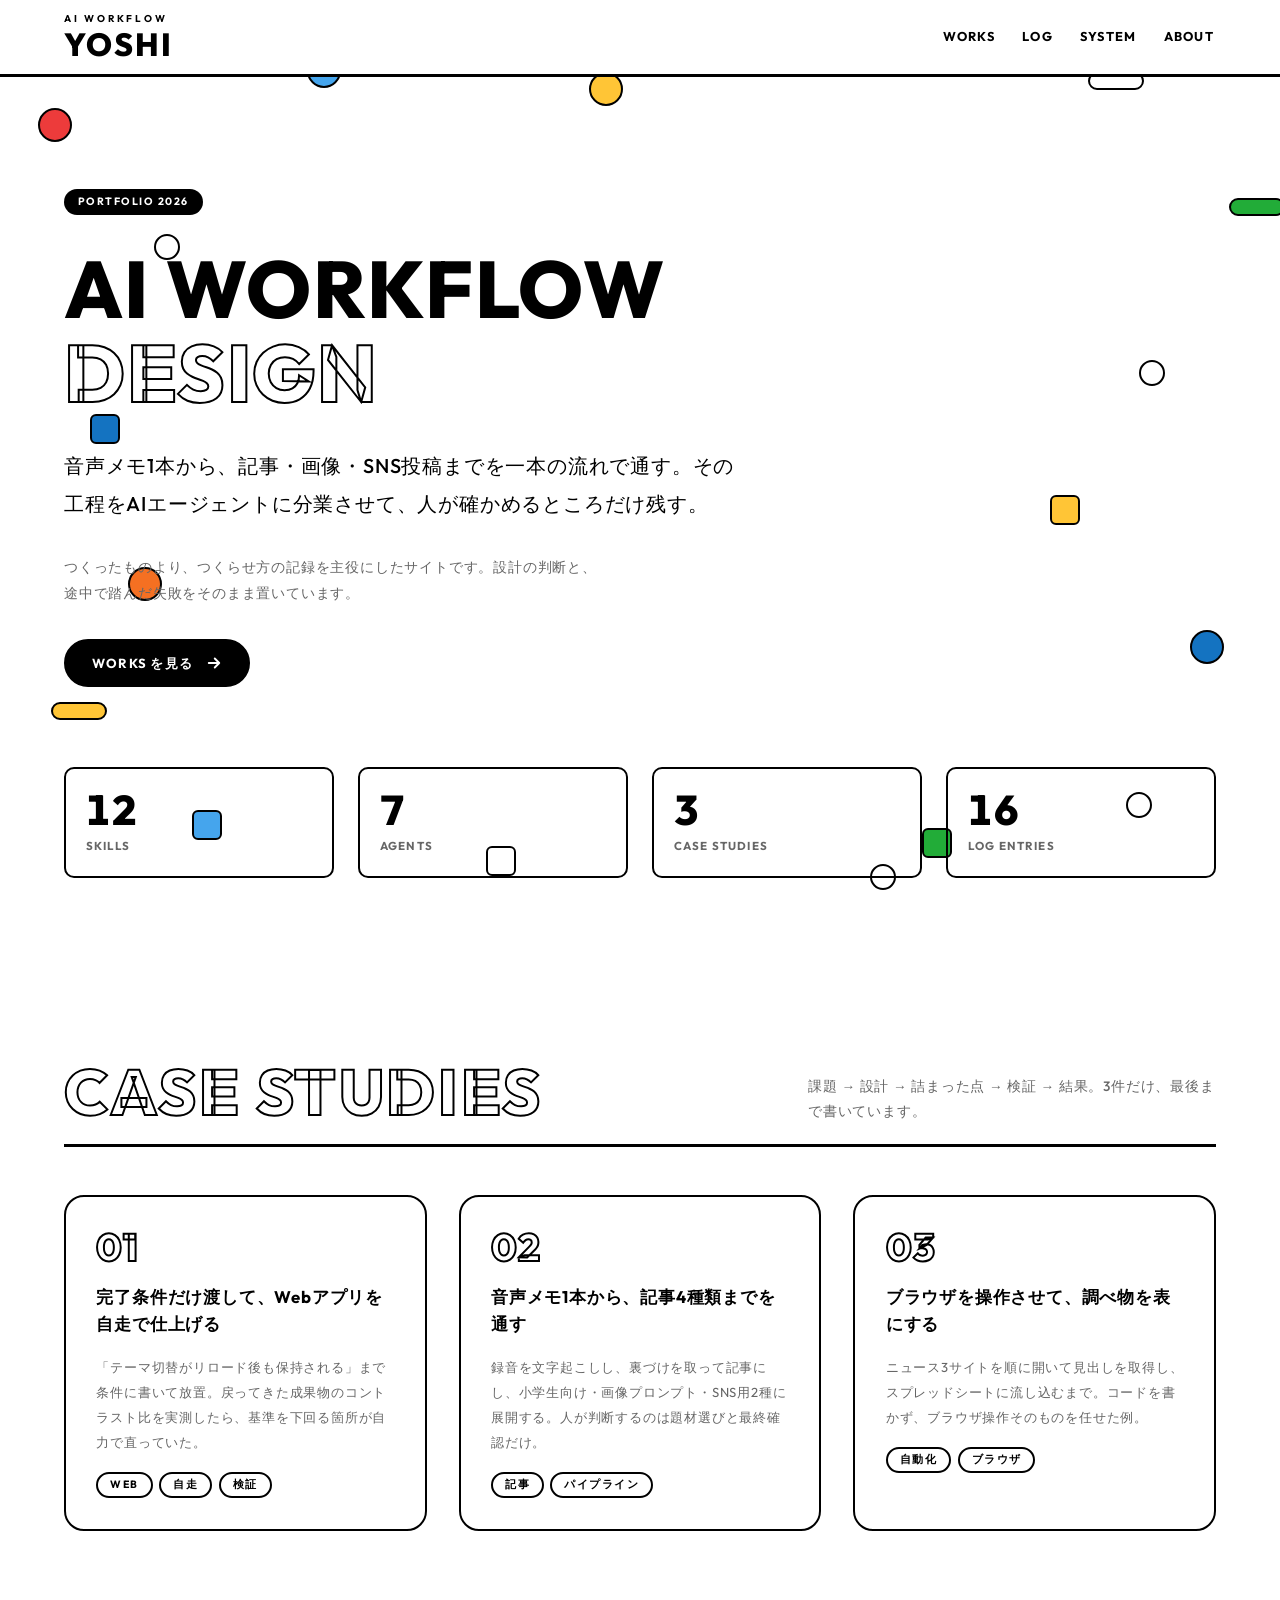
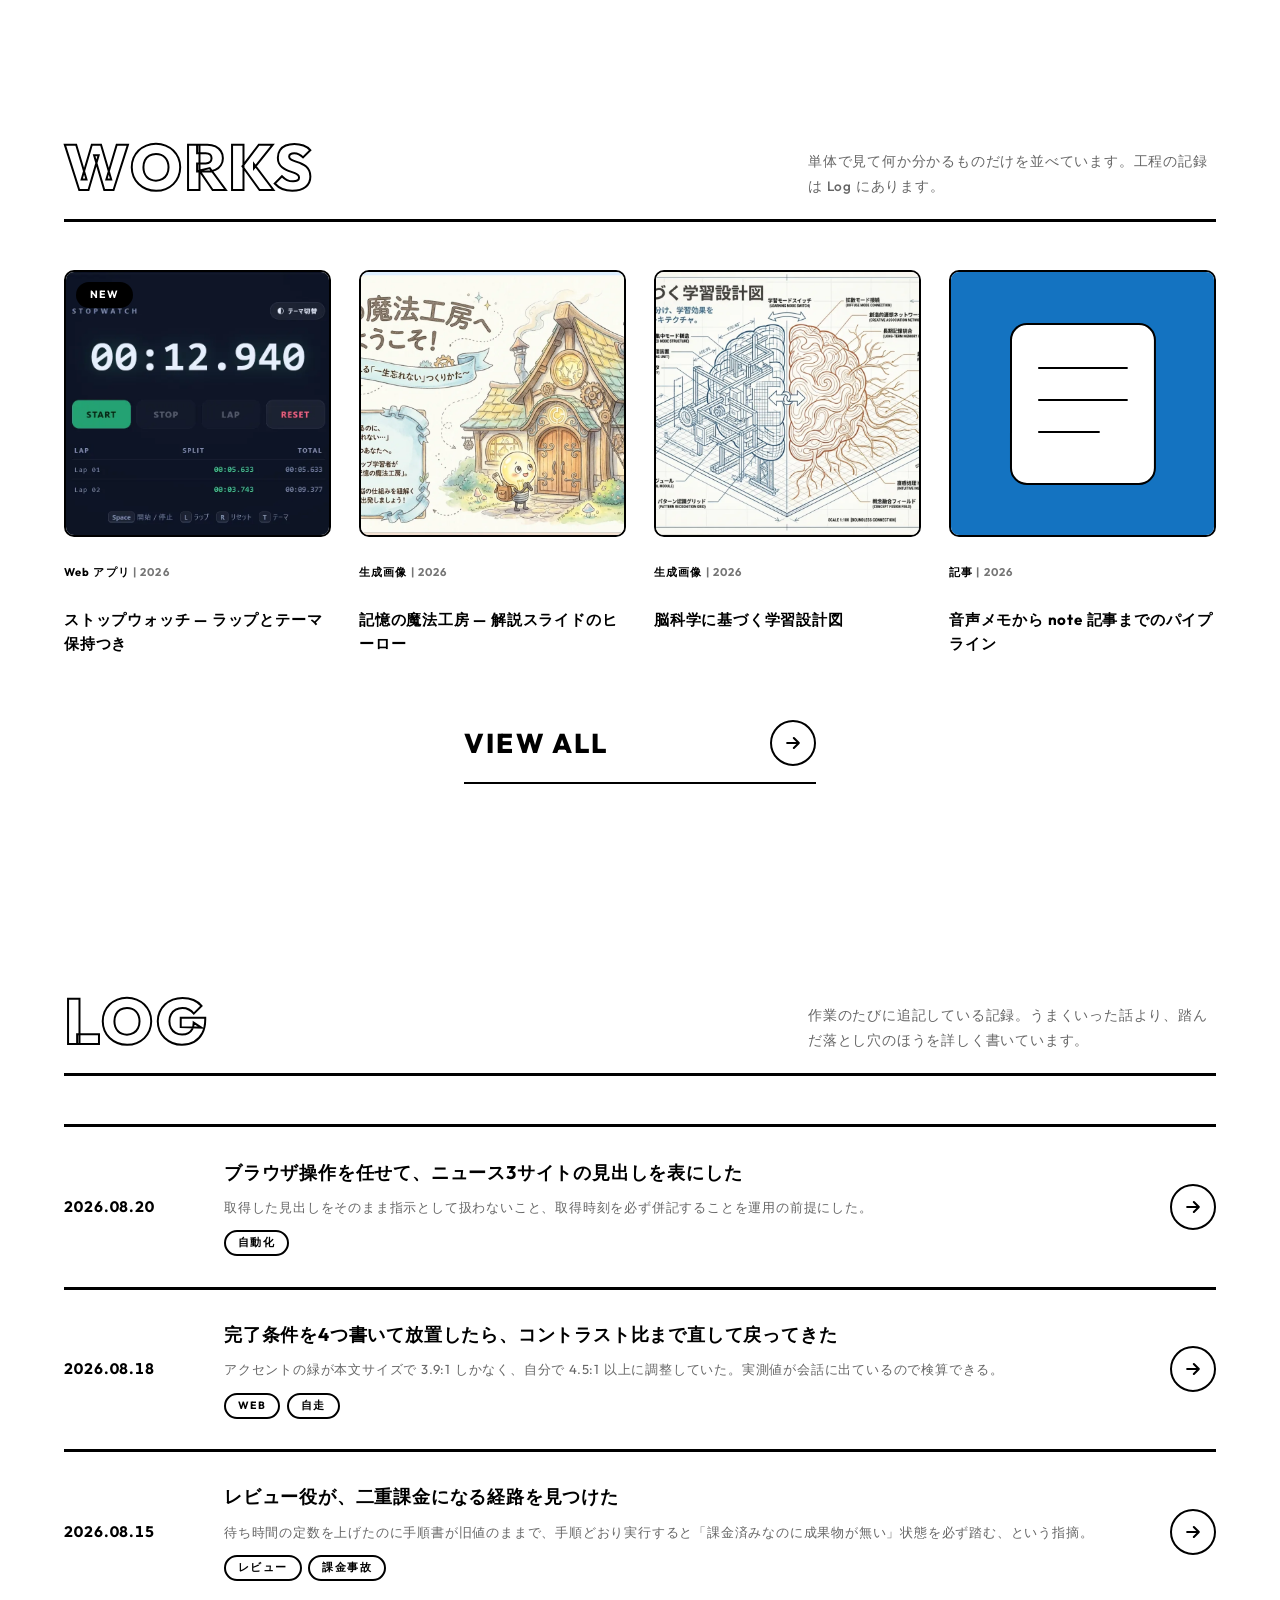
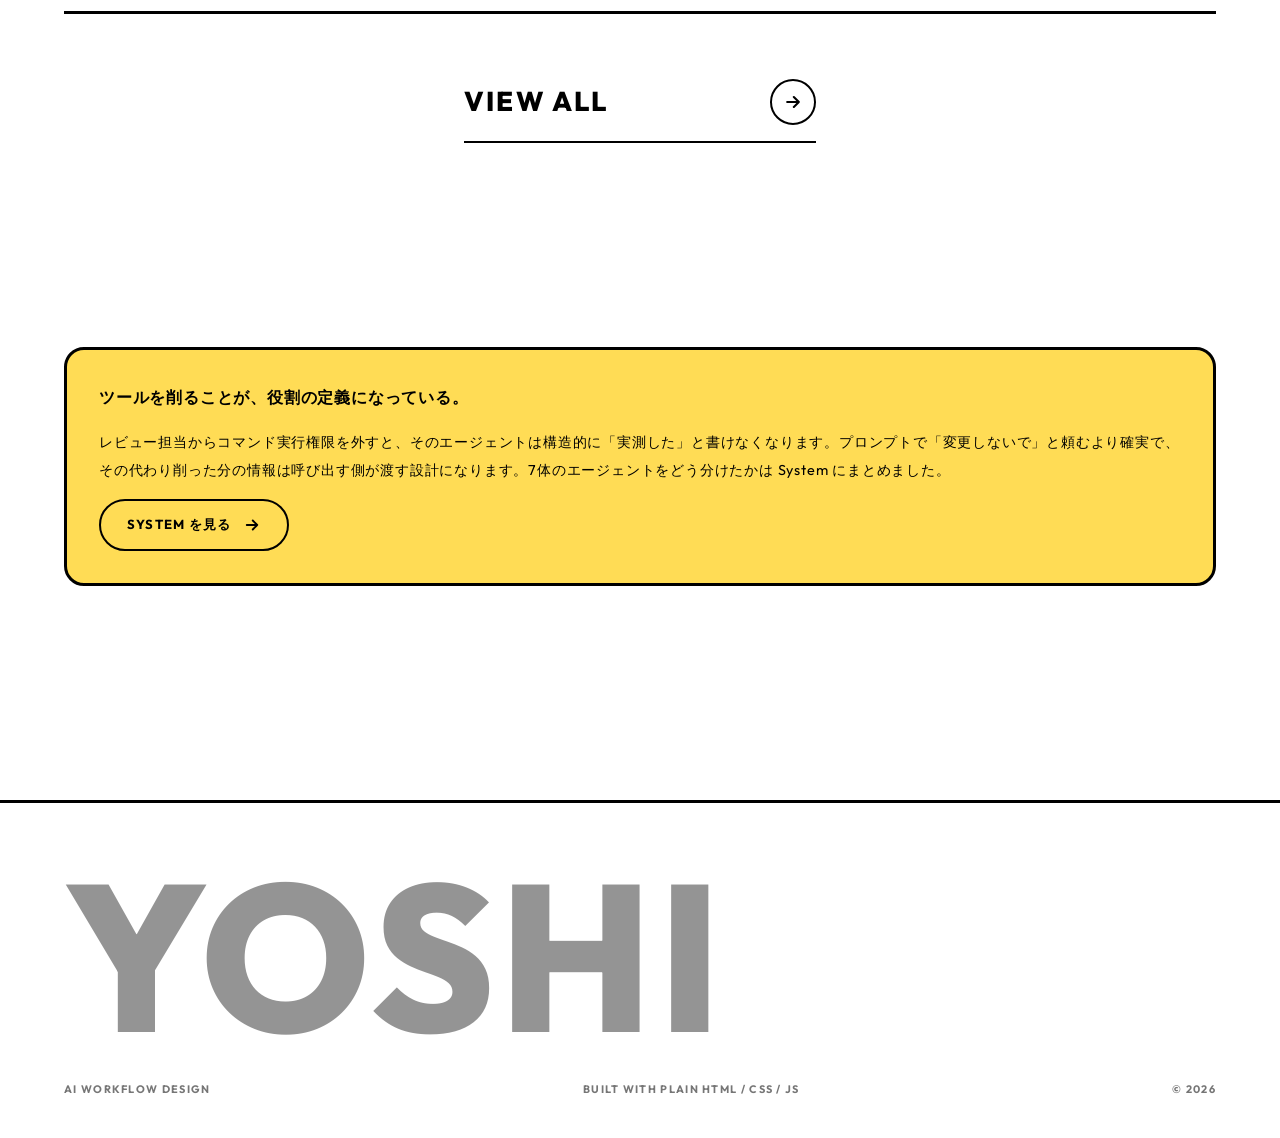
==== commit b0636938: "feat: 連絡先を実アドレスにし、フォントを自前ホストへ移す サイト所有者の判断4件を反映した。  - 連絡先を実アドレスに差し替え、件名をプリフィル。本文に何を書けばよいかを1文追記 - 和文 W" ====
--- a/index.html
+++ b/index.html
@@ -12,9 +12,6 @@
 <meta property="og:description" content="音声メモ1本から記事・画像・SNS投稿までを一本の流れで通す。AIエージェントに調べる・作る・確かめるを分業させた制作パイプラインの記録。">
 <meta property="og:image" content="https://yoshi868686-crypto.github.io/ai-portfolio/assets/og-cover.jpg">
 <meta name="twitter:card" content="summary_large_image">
-<link rel="preconnect" href="https://fonts.googleapis.com">
-<link rel="preconnect" href="https://fonts.gstatic.com" crossorigin>
-<link rel="stylesheet" href="https://fonts.googleapis.com/css2?family=Outfit:wght@400;600;700;800&family=Noto+Sans+JP:wght@400;500;700&display=swap">
 <link rel="stylesheet" href="assets/style.css">
 <link rel="icon" href="data:image/svg+xml,%3Csvg xmlns='http://www.w3.org/2000/svg' viewBox='0 0 32 32'%3E%3Crect width='32' height='32' fill='%23fff'/%3E%3Ccircle cx='16' cy='16' r='11' fill='%23ffc536' stroke='%23000' stroke-width='3'/%3E%3C/svg%3E">
 <noscript><style>.reveal{opacity:1;transform:none}</style></noscript>
@@ -116,21 +113,21 @@
           <h3>ストップウォッチ — ラップとテーマ保持つき</h3>
         </a>
 
-        <a class="work-card reveal" href="works/">
+        <div class="work-card reveal is-static">
           <div class="thumb">
             <img src="assets/img/atelier-welcome.webp" alt="水彩の絵本風に描かれた工房のイラスト" loading="lazy" width="1400" height="796">
           </div>
           <p class="meta">生成画像 <span>| 2026</span></p>
           <h3>記憶の魔法工房 — 解説スライドのヒーロー</h3>
-        </a>
-
-        <a class="work-card reveal" href="works/">
+        </div>
+
+        <div class="work-card reveal is-static">
           <div class="thumb">
             <img src="assets/img/learning-blueprint.webp" alt="青焼き図面風に描かれた学習システムの設計図" loading="lazy" width="1400" height="782">
           </div>
           <p class="meta">生成画像 <span>| 2026</span></p>
           <h3>脳科学に基づく学習設計図</h3>
-        </a>
+        </div>
 
         <a class="work-card reveal" href="works/pipeline/">
           <div class="thumb">
--- a/assets/style.css
+++ b/assets/style.css
@@ -1,4 +1,18 @@
 @charset "utf-8";
+
+/* Outfit, self-hosted. Latin subset only (32KB, one request) — the page makes
+   no third-party font request at all. Japanese is left to the reader's system
+   gothic, which removed 607KB of web font spread over 31 files. */
+@font-face {
+  font-family: "Outfit";
+  font-style: normal;
+  font-weight: 400 800;
+  font-display: swap;
+  src: url("fonts/outfit-latin.woff2") format("woff2");
+  unicode-range: U+0000-00FF, U+0131, U+0152-0153, U+02BB-02BC, U+02C6, U+02DA,
+    U+02DC, U+0304, U+0308, U+0329, U+2000-206F, U+20AC, U+2122, U+2191, U+2193,
+    U+2212, U+2215, U+FEFF, U+FFFD;
+}
 
 /* ============================================================
    Bold Outline Pop
@@ -50,7 +64,9 @@
   /* No generic inside --latin: a generic matches every codepoint, so it would
      swallow Japanese before --jp is ever reached. The generic goes last, once. */
   --latin: "Outfit", "Futura", "Avenir Next";
-  --jp: "Noto Sans JP", "Hiragino Kaku Gothic ProN", "Yu Gothic";
+  /* system gothic only — no Japanese web font is served */
+  --jp: "Noto Sans JP", "Hiragino Kaku Gothic ProN", "Hiragino Sans",
+        "Yu Gothic UI", "Yu Gothic", "Meiryo";
   --font: var(--latin), var(--jp), sans-serif;
 }
 
@@ -413,7 +429,7 @@
   transition: transform var(--dur) var(--ease);
 }
 
-.work-card:hover .thumb { transform: translateY(-6px); }
+a.work-card:hover .thumb { transform: translateY(-6px); }
 
 .work-card .thumb img {
   width: 100%;
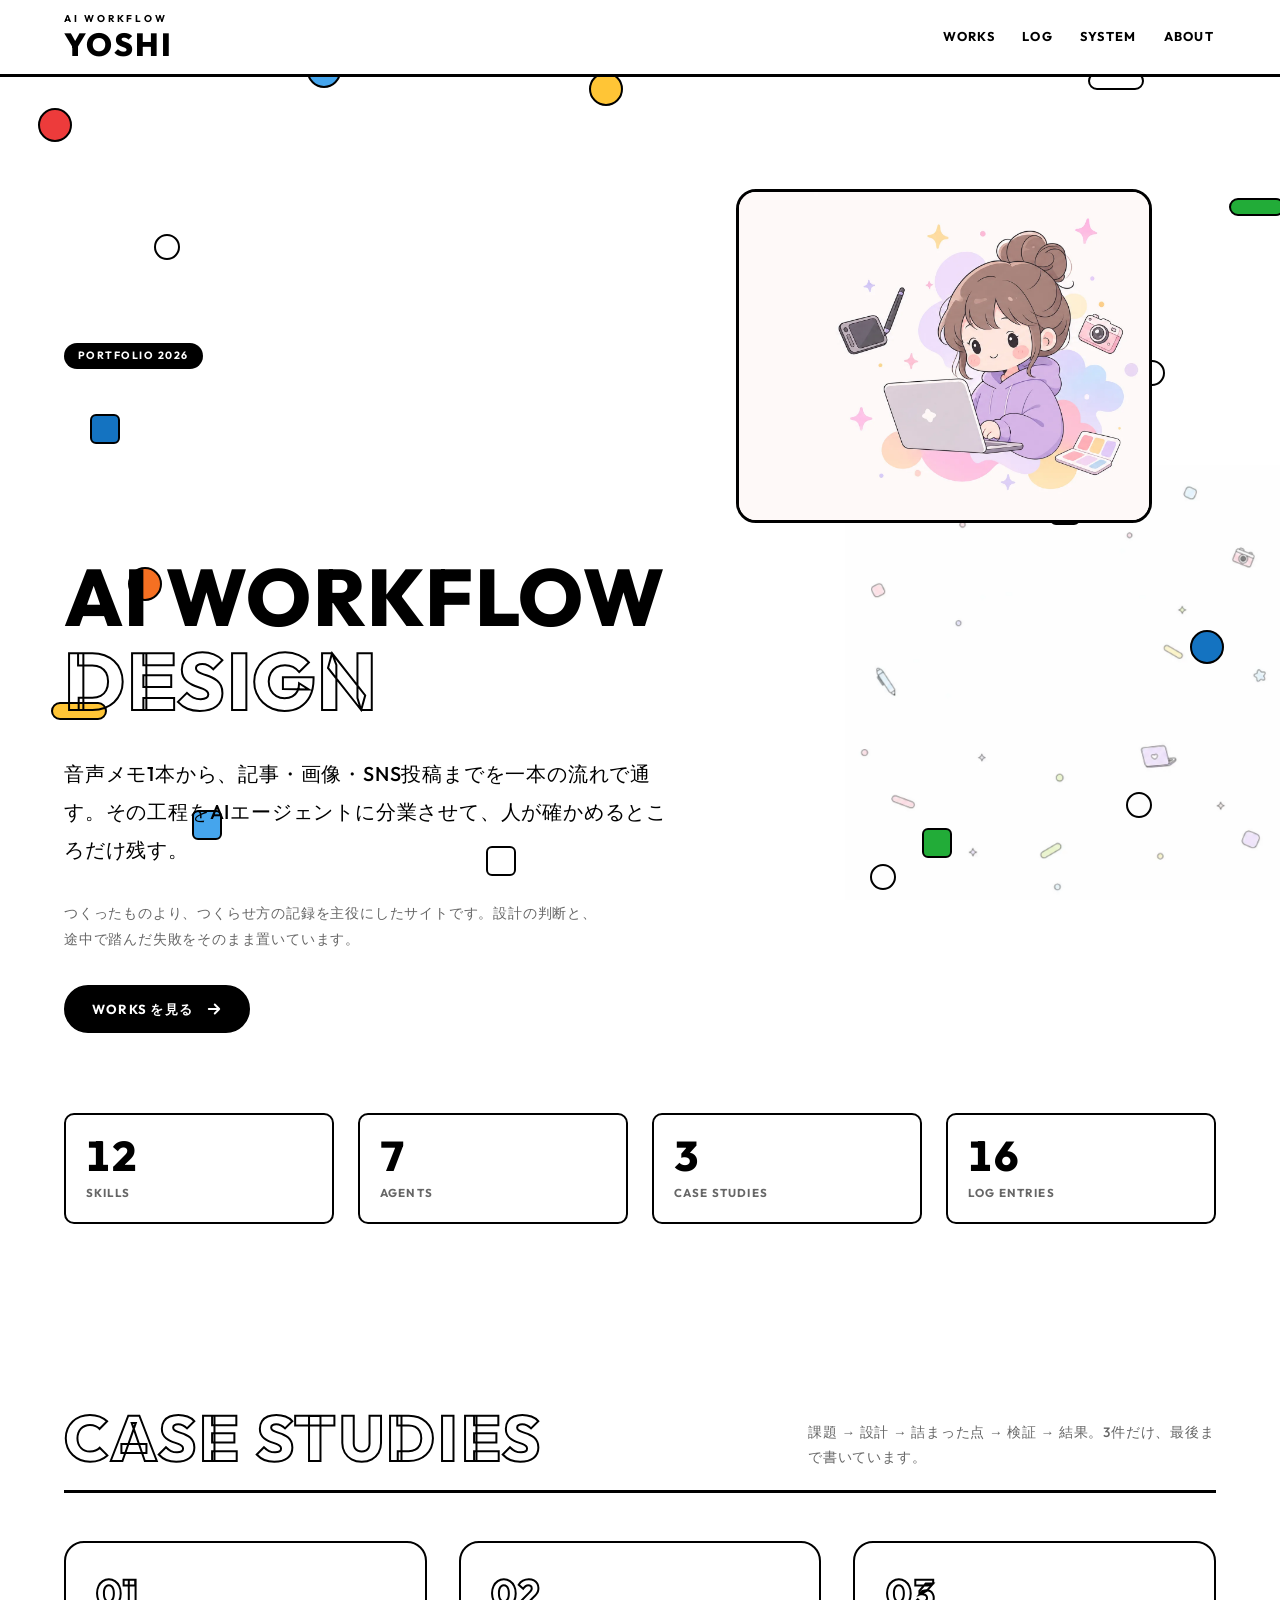
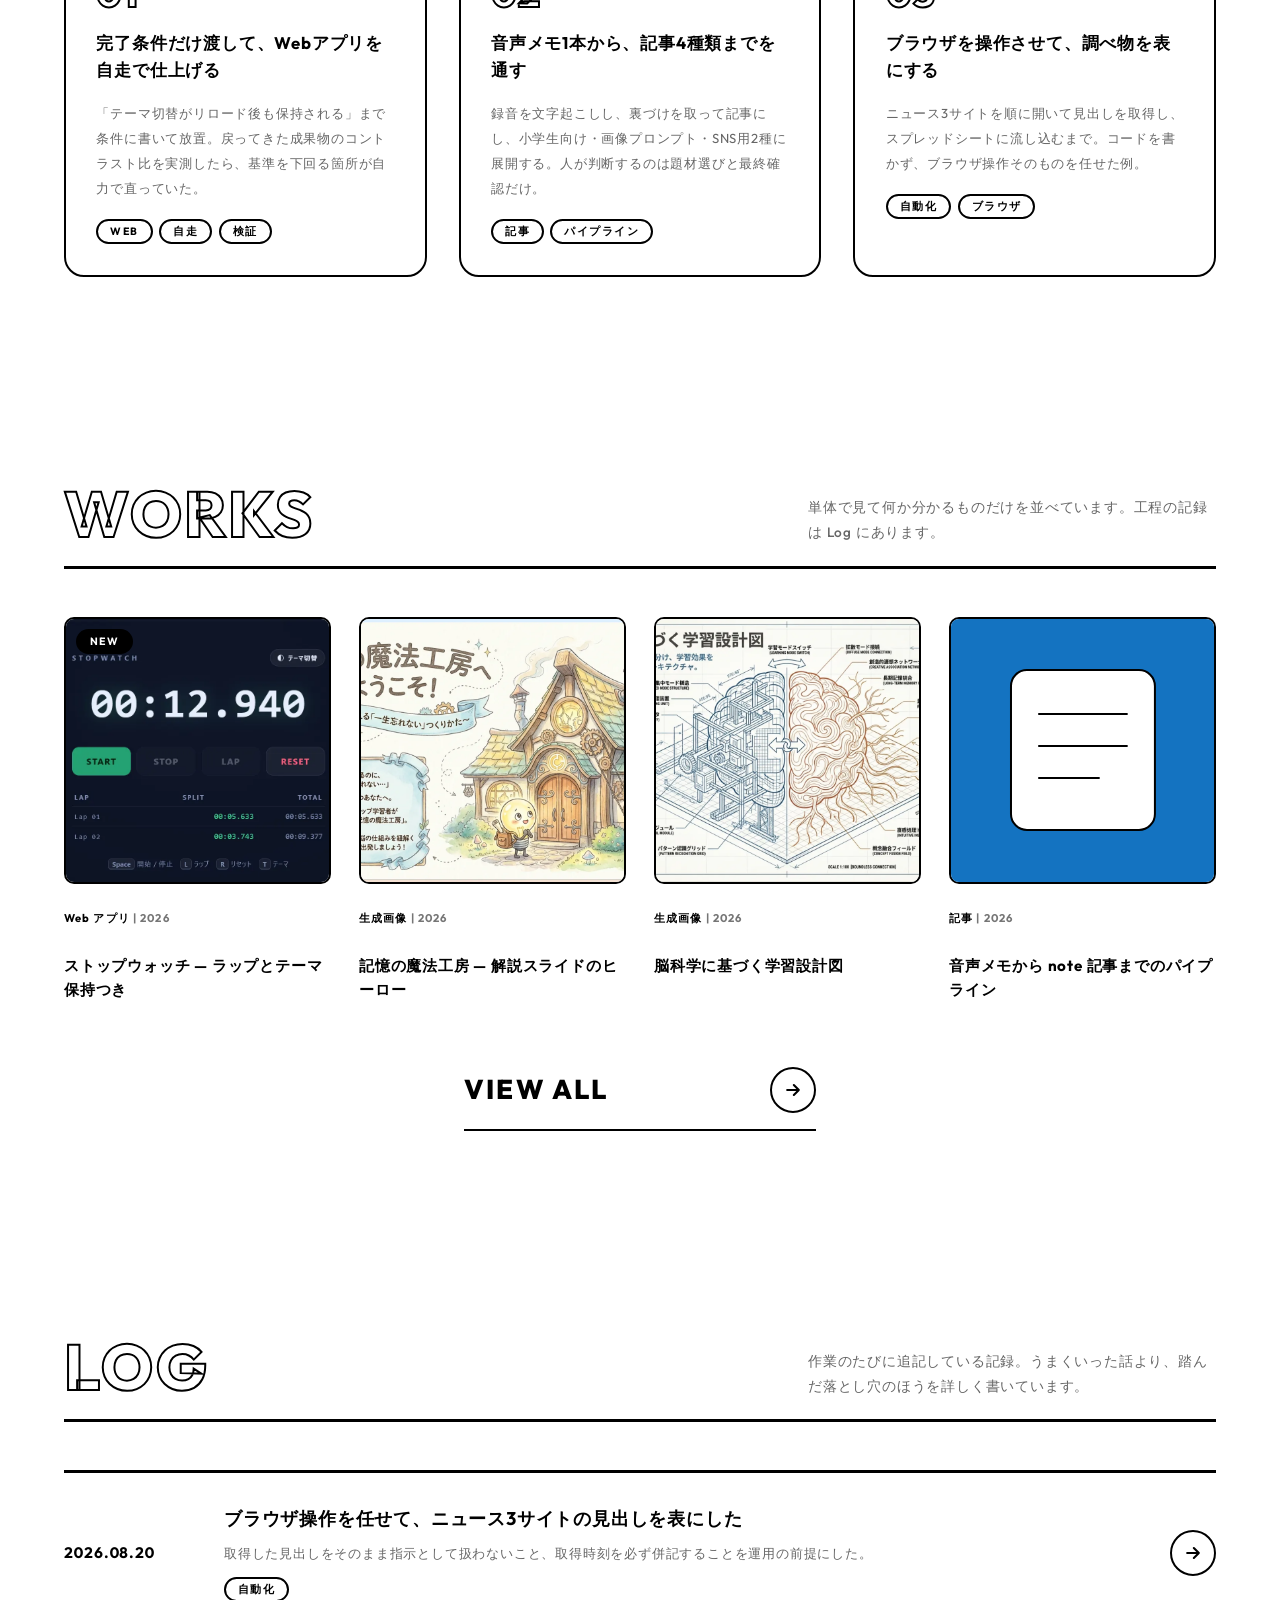
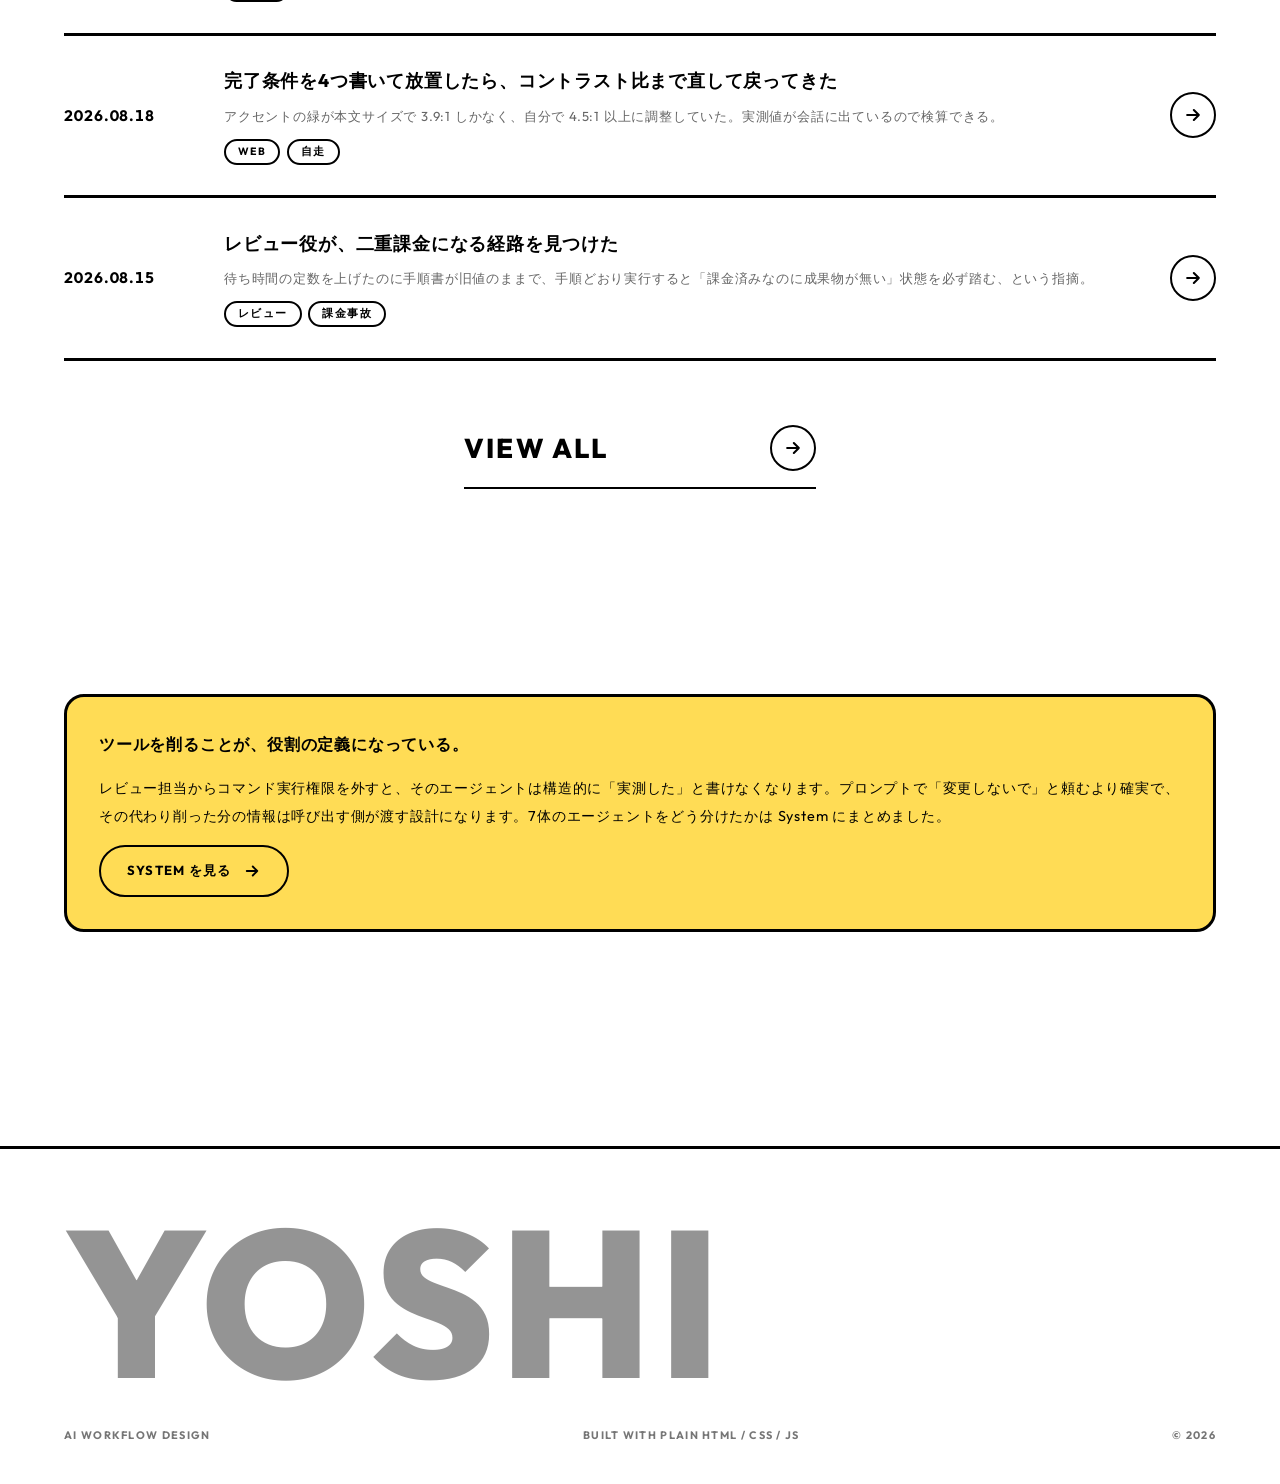
==== commit deb4a9a8: "feat: ヒーローと背景に GPT Image 2.0 の生成イラストを入れる fal 経由で 2K を2枚生成し（2560x1344 / 2048x2048）、WebP へ変換して配置した。  -" ====
--- a/index.html
+++ b/index.html
@@ -19,6 +19,7 @@
 <body>
 
 <div class="confetti" aria-hidden="true"></div>
+<div class="art-ground" aria-hidden="true"></div>
 
 <header class="site-header">
   <div class="shell">
@@ -44,6 +45,10 @@
       <a class="btn" href="works/">Works を見る
         <svg viewBox="0 0 24 24" fill="none" stroke="currentColor" stroke-width="2.5" stroke-linecap="round" stroke-linejoin="round" aria-hidden="true" width="18" height="18"><path d="M5 12h14M13 6l6 6-6 6"/></svg>
       </a>
+      <!-- LCP 候補なので lazy にしない。他の img は全て lazy のまま -->
+      <img class="hero-art" src="assets/img/hero-kawaii.webp"
+           alt="ノートパソコンに向かう制作者のイラスト。ペンタブレット、カメラ、カラーパレットが周囲に浮かんでいる"
+           width="1400" height="1120" decoding="async" fetchpriority="high">
     </div>
   </div>
 
--- a/assets/style.css
+++ b/assets/style.css
@@ -250,6 +250,63 @@
   line-height: 1.9;
 }
 
+/* ---------- hero artwork ----------
+   生成イラストは地色が #fdfaf9 で、ページの #ffffff とわずかにずれる。
+   黒枠で囲むと、その境界が「意図した線」になって継ぎ目に見えなくなる。
+   大きな囲みなので線は 2px ではなく --stroke-thick、角丸は .callout と揃える。
+   影は付けない。フィルターで落とす影も使わない。
+   この CSS には影の宣言が1つも無く、それを grep で数えて検証している
+   （検証を壊さないよう、コメントにも影のプロパティ名を書かないこと）。 */
+
+.hero-art {
+  width: 100%;
+  border: var(--stroke-thick) solid var(--black);
+  border-radius: var(--radius-lg);
+  background: var(--white);
+}
+
+/* 900px 以上でだけ2カラムにする。既存の子要素は左カラムへ寄せ、
+   絵は右カラムで縦方向に全段ぶち抜き。
+   justify-items:start のままだと絵が内在幅に縮むので stretch で上書きする。 */
+@media (min-width: 900px) {
+  .hero {
+    max-width: none;
+    grid-template-columns: minmax(0, 38rem) minmax(0, 26rem);
+    align-items: center;
+    column-gap: clamp(2rem, 5vw, 4rem);
+  }
+
+  .hero > * { grid-column: 1; }
+
+  .hero > .hero-art {
+    grid-column: 2;
+    grid-row: 1 / -1;
+    justify-self: stretch;
+    align-self: center;
+  }
+}
+
+/* ---------- ambient background artwork ----------
+   全面には敷かない。この画像は 0.27% だが純黒(rgb 0,0,0)のピクセルを含み、
+   黒本文がそこに重なると 1:1 になって文字が消える。平均輝度では判定できないので、
+   本文カラムの下に来ない位置にだけ置く。--confetti(-1) より下の -2。 */
+
+.art-ground {
+  position: fixed;
+  right: 0;
+  bottom: 0;
+  z-index: -2;
+  width: min(34vw, 460px);
+  aspect-ratio: 1 / 1;
+  background: url("img/bg-kawaii.webp") right bottom / contain no-repeat;
+  pointer-events: none;
+}
+
+/* 本文カラムと重なりうる幅では出さない */
+@media (max-width: 1100px) {
+  .art-ground { display: none; }
+}
+
 /* ---------- section heading ---------- */
 
 .sec-head {
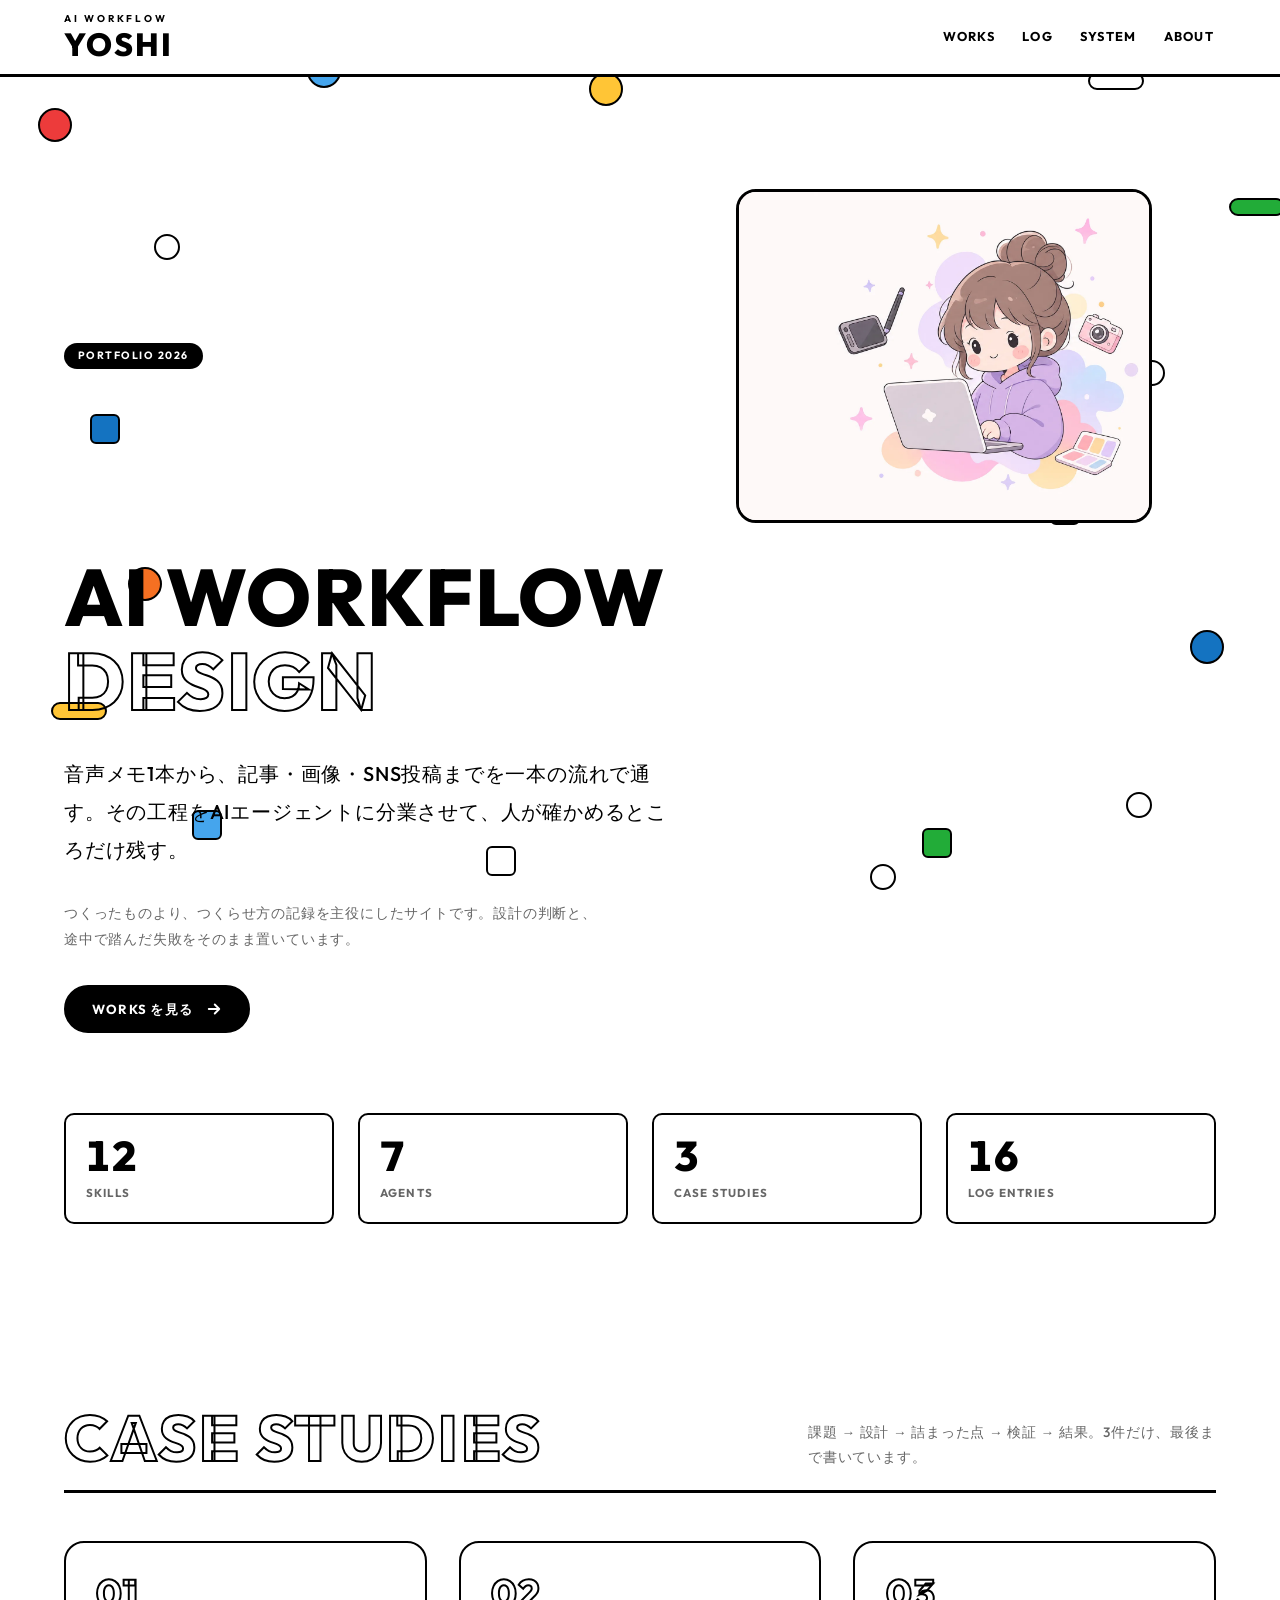
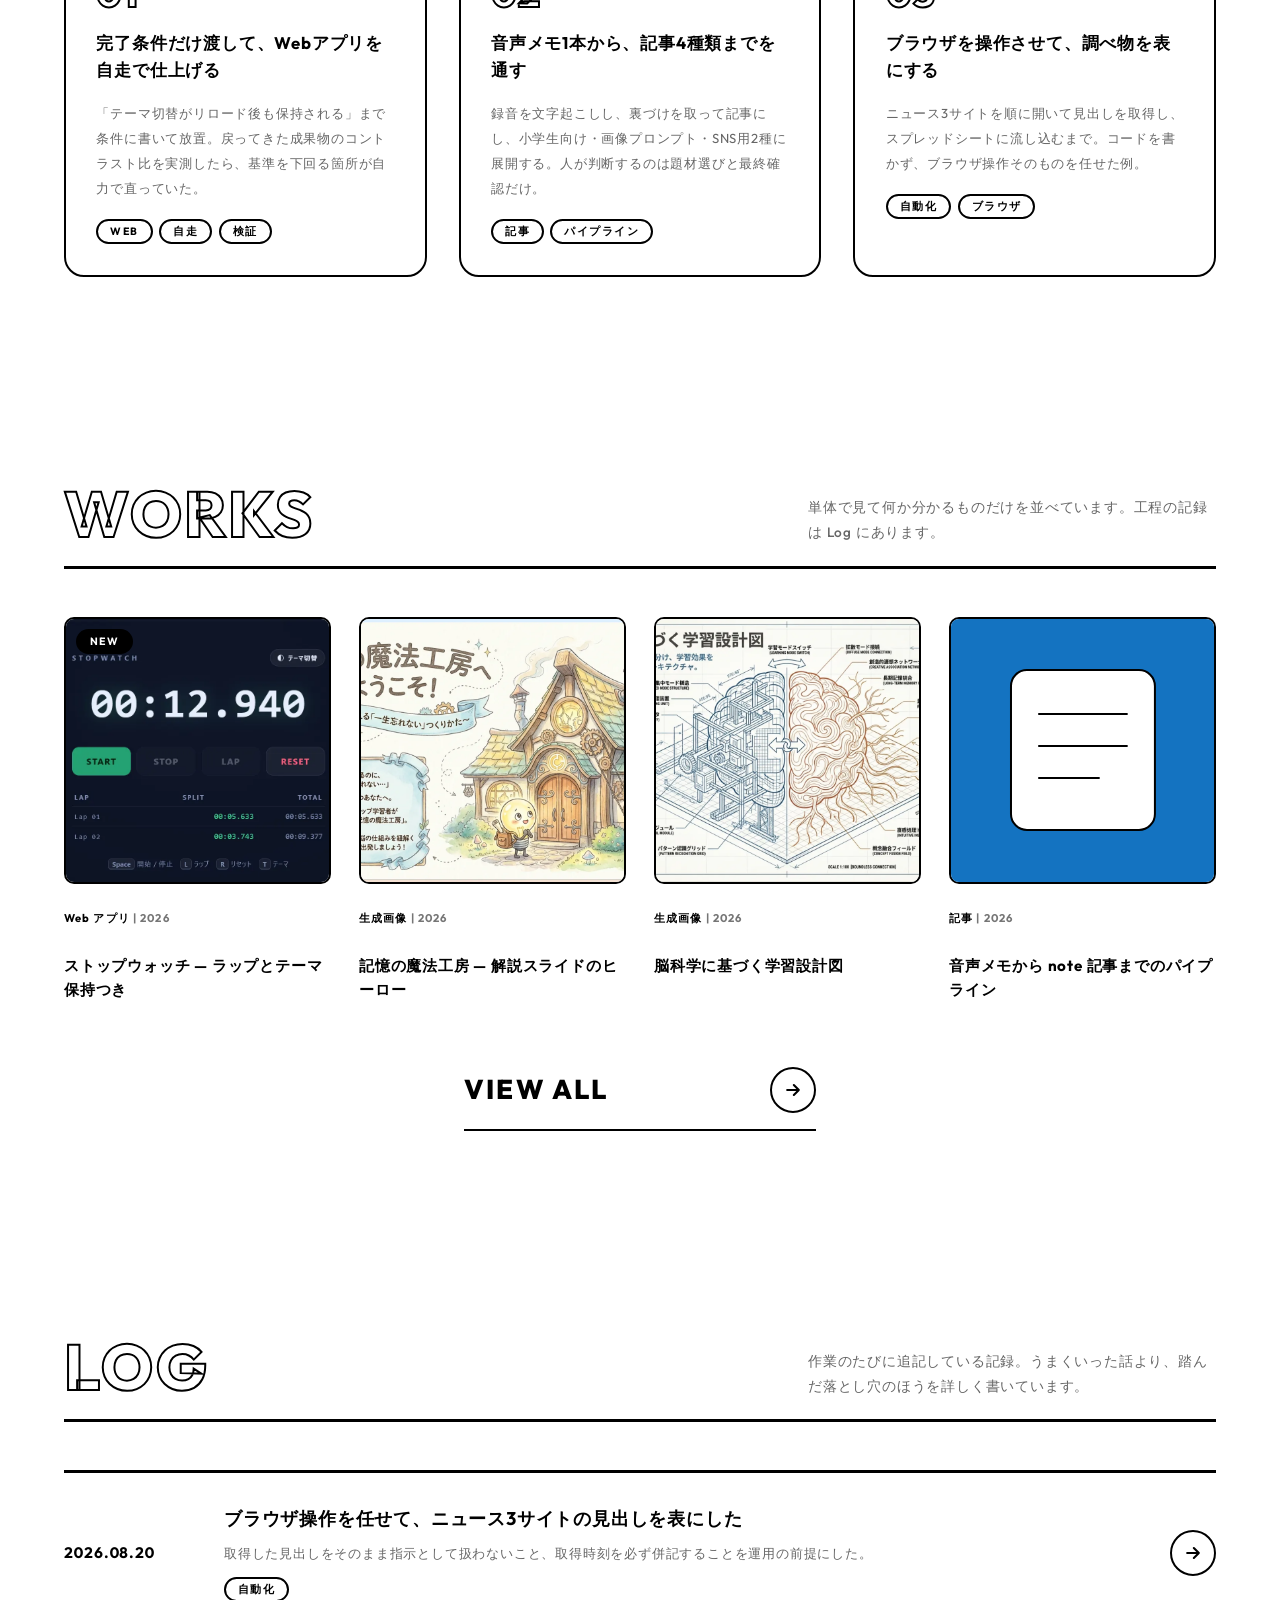
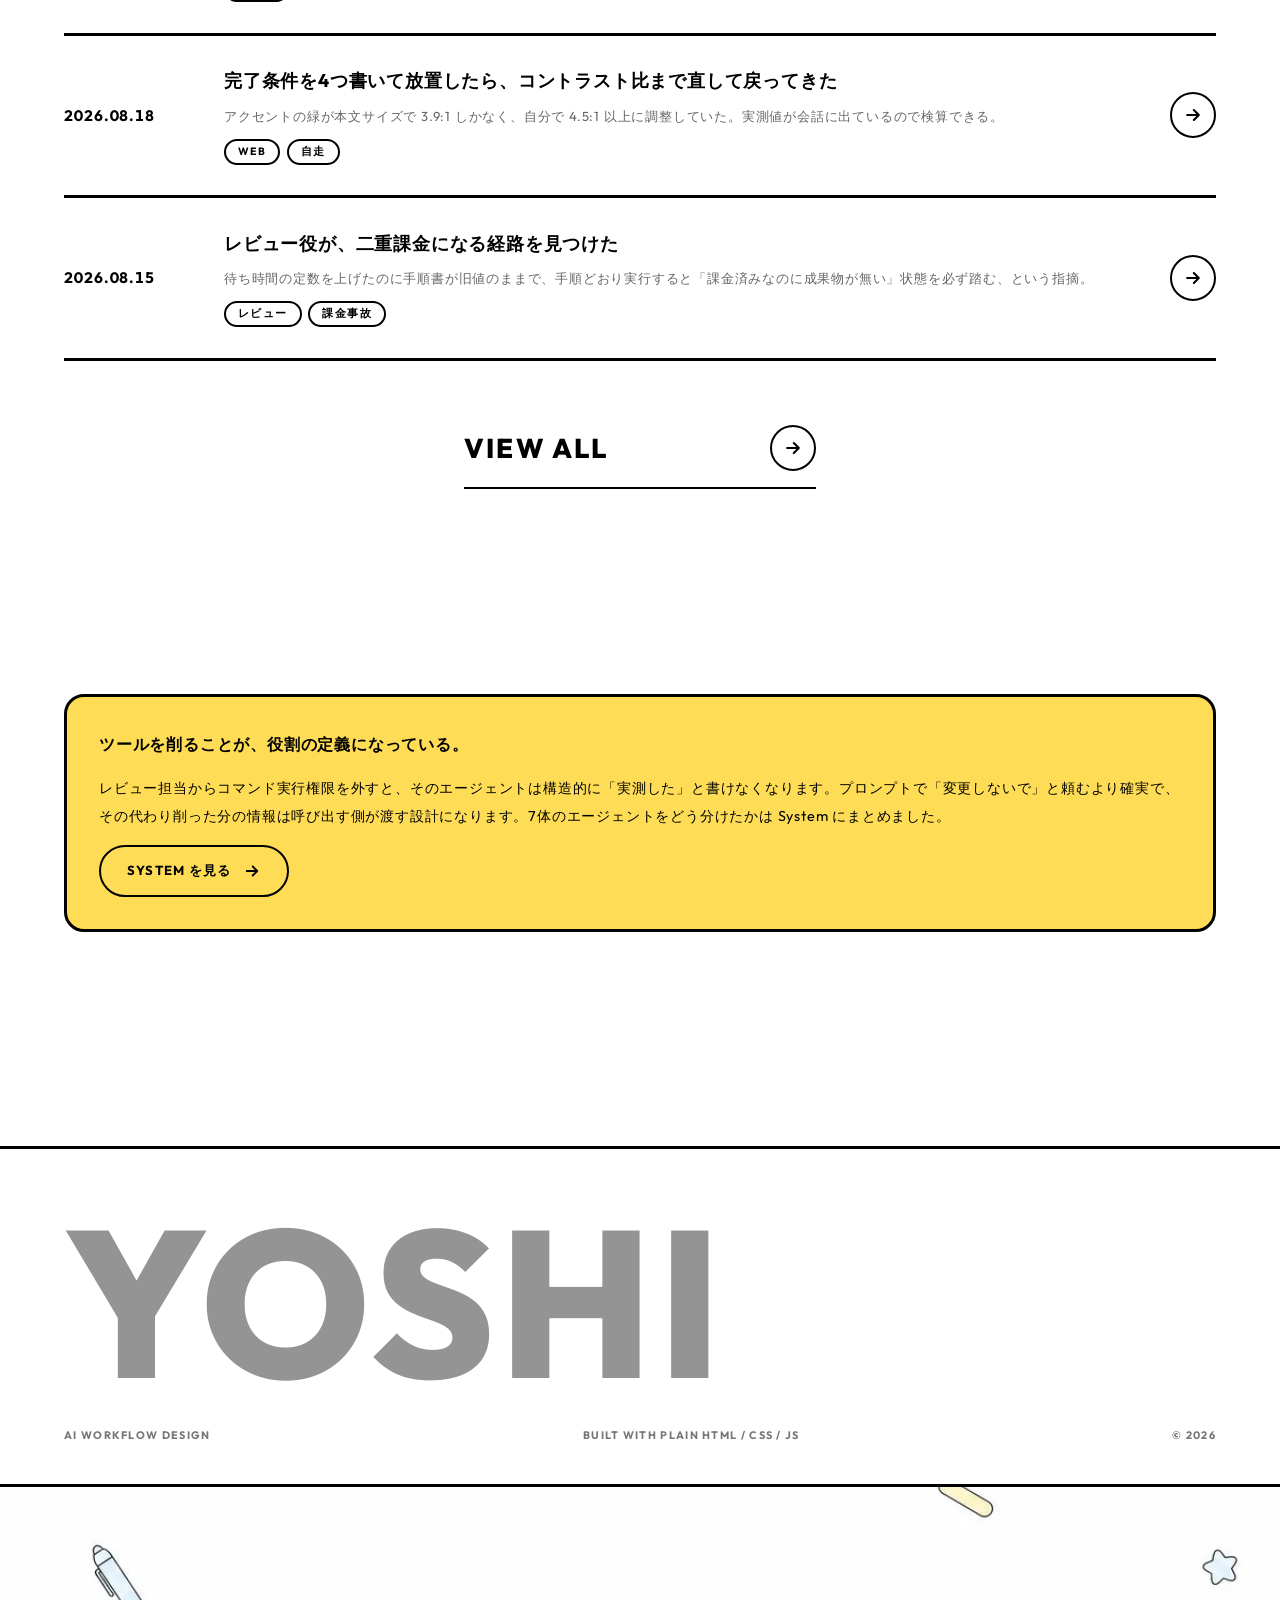
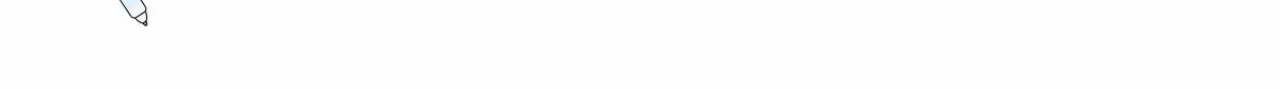
==== commit 3dde9ce3: "fix: 背景イラストを固定配置からフッターの帯へ移す position:fixed で右下に置いていたが、fixed はスクロールしても留まるため、 ページを送るたびに別の本文がその上を通っていた。" ====
--- a/index.html
+++ b/index.html
@@ -19,7 +19,6 @@
 <body>
 
 <div class="confetti" aria-hidden="true"></div>
-<div class="art-ground" aria-hidden="true"></div>
 
 <header class="site-header">
   <div class="shell">
@@ -237,6 +236,7 @@
       <span>&copy; 2026</span>
     </div>
   </div>
+  <div class="art-ground" role="img" aria-label="ペンやカメラ、星などの小さなイラストが散らばった装飾の帯"></div>
 </footer>
 
 <button class="fab" type="button" aria-label="ページ先頭へ戻る">
--- a/assets/style.css
+++ b/assets/style.css
@@ -287,24 +287,20 @@
 }
 
 /* ---------- ambient background artwork ----------
-   全面には敷かない。この画像は 0.27% だが純黒(rgb 0,0,0)のピクセルを含み、
-   黒本文がそこに重なると 1:1 になって文字が消える。平均輝度では判定できないので、
-   本文カラムの下に来ない位置にだけ置く。--confetti(-1) より下の -2。 */
+   この画像は面積の 0.27% だが純黒(rgb 0,0,0)のピクセルを含む（散らばった図形の輪郭線）。
+   黒本文がそこに重なると比が 1:1 になって文字が消え、平均輝度では判定できない。
+
+   最初は右下に position:fixed で置いたが、fixed はスクロールしても留まるので
+   ページを送るたびに別の本文がその上を通る。実測でスクロール75%の位置で
+   6つの本文ブロックが重なっていた。固定は使えない。
+
+   そこでフッターの最下段に、本文が一切乗らない帯として置く。
+   上辺の黒罫はヘッダーと同じ扱いで、帯の始まりを「意図した線」にするためのもの。 */
 
 .art-ground {
-  position: fixed;
-  right: 0;
-  bottom: 0;
-  z-index: -2;
-  width: min(34vw, 460px);
-  aspect-ratio: 1 / 1;
-  background: url("img/bg-kawaii.webp") right bottom / contain no-repeat;
-  pointer-events: none;
-}
-
-/* 本文カラムと重なりうる幅では出さない */
-@media (max-width: 1100px) {
-  .art-ground { display: none; }
+  height: clamp(120px, 16vw, 220px);
+  border-top: var(--stroke-thick) solid var(--black);
+  background: url("img/bg-kawaii.webp") center center / cover no-repeat;
 }
 
 /* ---------- section heading ---------- */
